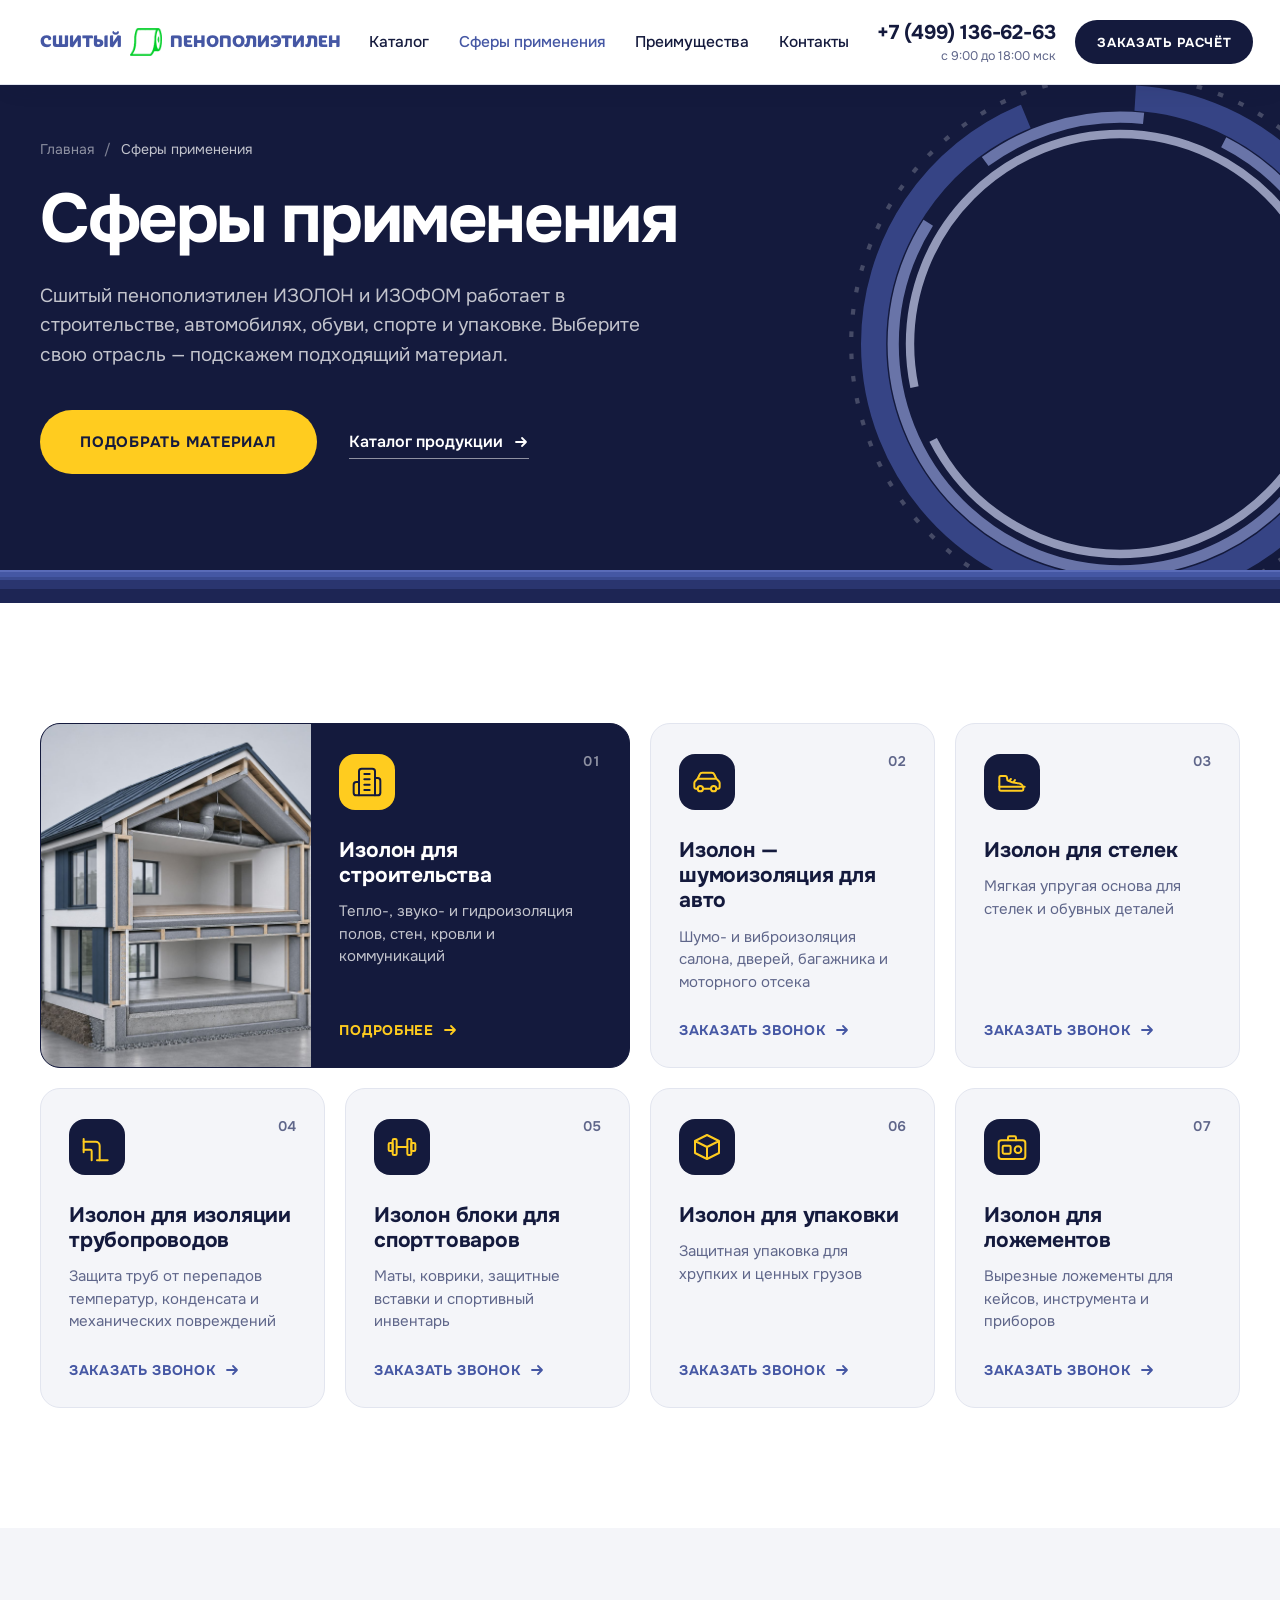
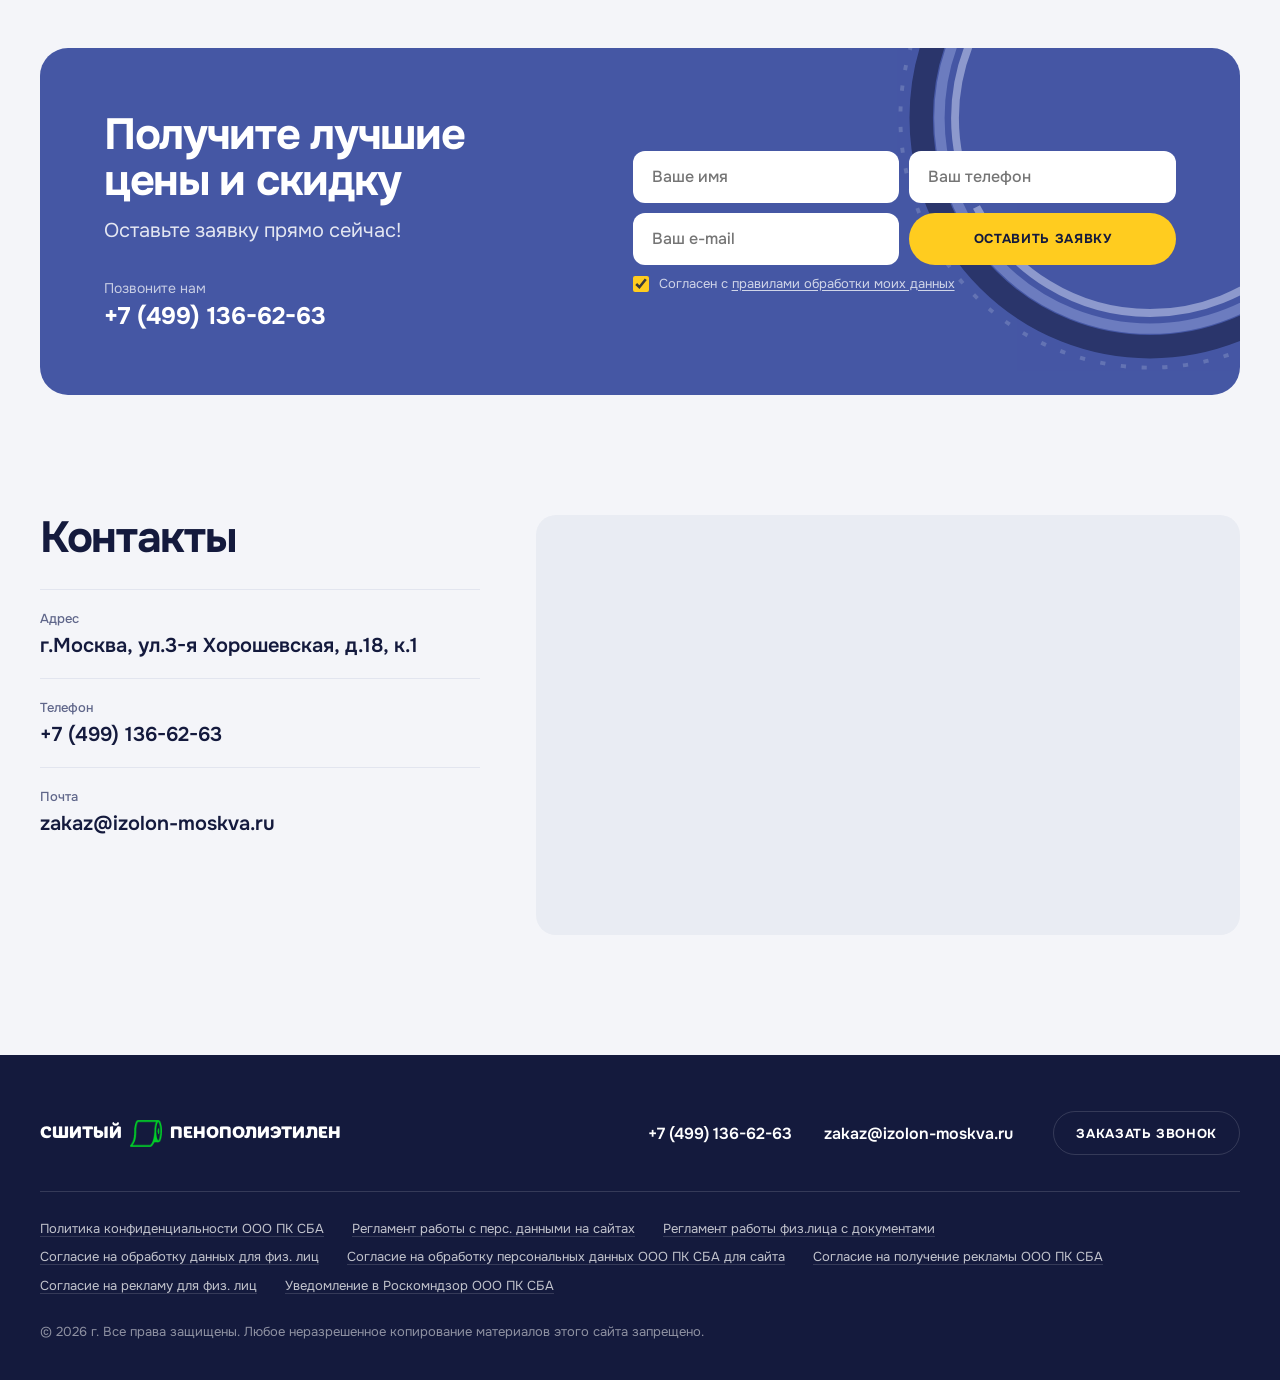
==== sfery-primeneniya.html @ 9a84e64b "Страницы «Сферы применения» и «Изолон для строительства» в новом стиле, общий script.js Co-Authored-" ====
<!doctype html>
<html lang="ru">
<head>
<meta charset="utf-8">
<meta name="viewport" content="width=device-width, initial-scale=1">
<meta name="robots" content="noindex, nofollow">
<title>Сферы применения материала Изолон | Купить в Москве</title>
<meta name="description" content="Где применяется сшитый пенополиэтилен Изолон: строительство, шумоизоляция авто, стельки, трубопроводы, спорттовары, упаковка, ложементы.">
<link rel="preconnect" href="https://fonts.googleapis.com">
<link rel="preconnect" href="https://fonts.gstatic.com" crossorigin>
<link href="https://fonts.googleapis.com/css2?family=Onest:wght@400;500;600;700&display=swap" rel="stylesheet">
<link rel="stylesheet" href="styles.css?v=19">
<script>
  // Нет нового фото — подставить фото со старого сайта (data-fallback) или показать заглушку с именем файла
  function ph(i){var f=i.dataset.fallback;if(f&&i.getAttribute('src')!==f){i.src=f;i.parentNode.classList.add('is-old')}else{i.onerror=null;i.parentNode.classList.add('is-empty')}}
</script>
</head>
<body>

<header class="header">
  <div class="container header__row">
    <!-- Логотип сайта без изменений: шрифт Iskra, #4557A4, иконка рулона из оригинального спрайта -->
    <a class="logo" href="index.html" aria-label="Сшитый пенополиэтилен">
      <span>Сшитый</span>
      <img class="logo__icon" src="assets/logo-roll.png" alt="" width="39" height="33">
      <span>Пенополиэтилен</span>
    </a>

    <!-- Короткое меню в строке (≥1100px), полное — по бургеру -->
    <nav class="hnav" aria-label="Разделы">
      <a href="index.html#catalog">Каталог</a>
      <a href="sfery-primeneniya.html" aria-current="page">Сферы применения</a>
      <a href="index.html#benefits">Преимущества</a>
      <a href="#contacts">Контакты</a>
    </nav>

    <div class="header__contacts">
      <a class="hphone" href="tel:+74991366263">
        <span class="hphone__num">+7 (499) 136-62-63</span>
        <span class="hphone__sub">с 9:00 до 18:00 мск</span>
      </a>
      <a class="pill pill--ink" href="#discount" data-order="">Заказать расчёт</a>
    </div>

    <button class="burger" type="button" aria-label="Меню" aria-expanded="false"><span></span><span></span></button>
  </div>

  <!-- Меню по бургеру на всех экранах: шапка — только логотип, телефон и одна кнопка -->
  <div class="drawer">
    <div class="container">
      <nav class="drawer__nav" aria-label="Меню">
        <a href="index.html#usage">Применение</a>
        <a href="sfery-primeneniya.html" aria-current="page">Сферы применения</a>
        <a href="index.html#catalog">Каталог продукции</a>
        <a href="index.html#benefits">Преимущества</a>
        <a href="index.html#steps">Этапы работы</a>
        <a href="#discount">Получить скидку</a>
        <a href="#contacts">Контакты</a>
      </nav>
      <div class="drawer__contacts">
        <a href="tel:+74991366263">+7 (499) 136-62-63 <span>с 9:00 до 18:00 мск</span></a>
        <a href="mailto:zakaz@izolon-moskva.ru">zakaz@izolon-moskva.ru <span>отвечаем на все письма</span></a>
        <a class="pill pill--ink drawer__cta" href="#discount" data-order="">Заказать расчёт</a>
      </div>
    </div>
  </div>
</header>

<main>
  <section class="page-hero">
    <svg class="rings page-hero__rings" viewBox="0 0 200 200" aria-hidden="true"><circle cx="100" cy="100" r="96" class="r1"/><circle cx="100" cy="100" r="88" class="r2"/><circle cx="100" cy="100" r="81" class="r3"/><circle cx="100" cy="100" r="75" class="r4"/></svg>
    <div class="container page-hero__body">
      <nav aria-label="Хлебные крошки"><ol class="crumbs"><li><a href="index.html">Главная</a></li><li aria-current="page">Сферы применения</li></ol></nav>
      <h1 class="page-hero__title">Сферы применения</h1>
      <p class="page-hero__lead">Сшитый пенополиэтилен ИЗОЛОН и ИЗОФОМ работает в строительстве, автомобилях, обуви, спорте и упаковке. Выберите свою отрасль — подскажем подходящий материал.</p>
      <div class="hero__actions page-hero__actions"><a class="pill pill--accent pill--lg" href="#discount" data-order="">Подобрать материал</a><a class="hero__link" href="index.html#catalog">Каталог продукции <svg viewBox="0 0 16 16" aria-hidden="true"><path d="M3 8h10M9 4l4 4-4 4"/></svg></a></div>
    </div>
    <div class="cut__layers page-hero__cut" aria-hidden="true"><i></i><i></i><i></i><i></i><i></i></div>
  </section>

  <!-- ══ Отрасли: страница строительства готова, остальные пока открывают заявку на звонок ══ -->
  <section class="sec spheres">
    <div class="container">
      <div class="spheres__grid">
        <a class="sphere sphere--wide" href="stroitelstvo.html">
          <figure class="ph sphere__media"><img src="assets/photos/usage-house.jpg" alt="Разрез дома: где применяется изолон в строительстве" loading="lazy" onerror="ph(this)"></figure>
          <div class="sphere__body">
            <span class="sphere__num">01</span>
            <svg class="sphere__icon"><use href="#i-build"/></svg>
            <h2 class="sphere__title">Изолон для строительства</h2>
            <p class="sphere__text">Тепло-, звуко- и гидроизоляция полов, стен, кровли и коммуникаций</p>
            <span class="sphere__go">Подробнее <svg class="arr" viewBox="0 0 16 16" aria-hidden="true"><path d="M3 8h10M9 4l4 4-4 4"/></svg></span>
          </div>
        </a>
        <button class="sphere" type="button" data-modal="callback">
          <div class="sphere__body">
            <span class="sphere__num">02</span>
            <svg class="sphere__icon"><use href="#i-car"/></svg>
            <h2 class="sphere__title">Изолон — шумоизоляция для авто</h2>
            <p class="sphere__text">Шумо- и виброизоляция салона, дверей, багажника и моторного отсека</p>
            <span class="sphere__go">Заказать звонок <svg class="arr" viewBox="0 0 16 16" aria-hidden="true"><path d="M3 8h10M9 4l4 4-4 4"/></svg></span>
          </div>
        </button>
        <button class="sphere" type="button" data-modal="callback">
          <div class="sphere__body">
            <span class="sphere__num">03</span>
            <svg class="sphere__icon"><use href="#i-shoe"/></svg>
            <h2 class="sphere__title">Изолон для стелек</h2>
            <p class="sphere__text">Мягкая упругая основа для стелек и обувных деталей</p>
            <span class="sphere__go">Заказать звонок <svg class="arr" viewBox="0 0 16 16" aria-hidden="true"><path d="M3 8h10M9 4l4 4-4 4"/></svg></span>
          </div>
        </button>
        <button class="sphere" type="button" data-modal="callback">
          <div class="sphere__body">
            <span class="sphere__num">04</span>
            <svg class="sphere__icon"><use href="#i-pipe"/></svg>
            <h2 class="sphere__title">Изолон для изоляции трубопроводов</h2>
            <p class="sphere__text">Защита труб от перепадов температур, конденсата и механических повреждений</p>
            <span class="sphere__go">Заказать звонок <svg class="arr" viewBox="0 0 16 16" aria-hidden="true"><path d="M3 8h10M9 4l4 4-4 4"/></svg></span>
          </div>
        </button>
        <button class="sphere" type="button" data-modal="callback">
          <div class="sphere__body">
            <span class="sphere__num">05</span>
            <svg class="sphere__icon"><use href="#i-sport"/></svg>
            <h2 class="sphere__title">Изолон блоки для спорттоваров</h2>
            <p class="sphere__text">Маты, коврики, защитные вставки и спортивный инвентарь</p>
            <span class="sphere__go">Заказать звонок <svg class="arr" viewBox="0 0 16 16" aria-hidden="true"><path d="M3 8h10M9 4l4 4-4 4"/></svg></span>
          </div>
        </button>
        <button class="sphere" type="button" data-modal="callback">
          <div class="sphere__body">
            <span class="sphere__num">06</span>
            <svg class="sphere__icon"><use href="#i-box"/></svg>
            <h2 class="sphere__title">Изолон для упаковки</h2>
            <p class="sphere__text">Защитная упаковка для хрупких и ценных грузов</p>
            <span class="sphere__go">Заказать звонок <svg class="arr" viewBox="0 0 16 16" aria-hidden="true"><path d="M3 8h10M9 4l4 4-4 4"/></svg></span>
          </div>
        </button>
        <button class="sphere" type="button" data-modal="callback">
          <div class="sphere__body">
            <span class="sphere__num">07</span>
            <svg class="sphere__icon"><use href="#i-case"/></svg>
            <h2 class="sphere__title">Изолон для ложементов</h2>
            <p class="sphere__text">Вырезные ложементы для кейсов, инструмента и приборов</p>
            <span class="sphere__go">Заказать звонок <svg class="arr" viewBox="0 0 16 16" aria-hidden="true"><path d="M3 8h10M9 4l4 4-4 4"/></svg></span>
          </div>
        </button>
      </div>
    </div>
  </section>

  <!-- ══ Скидка ══ -->
  <section class="sec discount" id="discount">
    <div class="container">
      <div class="discount__box">
        <!-- Мотив «торца рулона» с первого экрана -->
        <svg class="rings rings--discount" viewBox="0 0 200 200" aria-hidden="true"><circle cx="100" cy="100" r="96" class="r1"/><circle cx="100" cy="100" r="88" class="r2"/><circle cx="100" cy="100" r="81" class="r3"/><circle cx="100" cy="100" r="75" class="r4"/></svg>
        <div class="discount__text">
          <h2 class="sec__title">Получите лучшие цены и скидку</h2>
          <p class="discount__sub">Оставьте заявку прямо сейчас!</p>
          <p class="discount__call">Позвоните нам <a href="tel:+74991366263">+7 (499) 136-62-63</a></p>
        </div>
        <form class="form form--grid" data-form>
          <input class="field" type="text" name="name" placeholder="Ваше имя" autocomplete="name">
          <input class="field" type="tel" name="phone" placeholder="Ваш телефон" autocomplete="tel" required>
          <input class="field" type="email" name="email" placeholder="Ваш e-mail" autocomplete="email">
          <button class="pill pill--accent" type="submit">Оставить заявку</button>
          <label class="check"><input type="checkbox" required checked><span>Согласен с <a href="#" data-modal="consent">правилами обработки моих данных</a></span></label>
        </form>
      </div>
    </div>
  </section>

  <!-- ══ Контакты ══ -->
  <section class="sec contacts" id="contacts">
    <div class="container contacts__grid">
      <div class="contacts__info">
        <h2 class="sec__title">Контакты</h2>
        <ul class="contacts__list">
          <li><span>Адрес</span>г.Москва, ул.3-я Хорошевская, д.18, к.1</li>
          <li><span>Телефон</span><a href="tel:+74991366263">+7 (499) 136-62-63</a></li>
          <li><span>Почта</span><a href="mailto:zakaz@izolon-moskva.ru">zakaz@izolon-moskva.ru</a></li>
        </ul>
      </div>
      <div class="contacts__map">
        <iframe src="https://yandex.ru/map-widget/v1/?text=%D0%9C%D0%BE%D1%81%D0%BA%D0%B2%D0%B0%2C%203-%D1%8F%20%D0%A5%D0%BE%D1%80%D0%BE%D1%88%D1%91%D0%B2%D1%81%D0%BA%D0%B0%D1%8F%20%D1%83%D0%BB%D0%B8%D1%86%D0%B0%2C%2018%D0%BA1&amp;z=16" title="Карта: ул. 3-я Хорошевская, д.18, к.1" loading="lazy" allowfullscreen></iframe>
      </div>
    </div>
  </section>
</main>

<div class="mobile-bar">
  <a class="mobile-bar__call" href="tel:+74991366263" aria-label="Позвонить">
    <svg viewBox="0 0 24 24" aria-hidden="true"><path d="M6.6 10.8a15.1 15.1 0 0 0 6.6 6.6l2.2-2.2a1 1 0 0 1 1-.25 11.4 11.4 0 0 0 3.6.57 1 1 0 0 1 1 1V20a1 1 0 0 1-1 1A17 17 0 0 1 3 4a1 1 0 0 1 1-1h3.5a1 1 0 0 1 1 1c0 1.25.2 2.45.57 3.57a1 1 0 0 1-.25 1z" fill="currentColor"/></svg>
    +7 (499) 136-62-63
  </a>
  <a class="pill pill--accent" href="#discount" data-order="">Оформить заказ</a>
</div>


<!-- Кнопка «наверх» — мини-«торец рулона», появляется после первого экрана -->
<button class="to-top" type="button" aria-label="Наверх">
  <svg class="rings to-top__rings" viewBox="0 0 200 200" aria-hidden="true"><circle cx="100" cy="100" r="96" class="r1"/><circle cx="100" cy="100" r="88" class="r2"/><circle cx="100" cy="100" r="81" class="r3"/><circle cx="100" cy="100" r="75" class="r4"/></svg>
  <svg class="to-top__arrow" viewBox="0 0 24 24" aria-hidden="true"><path d="M6 14l6-6 6 6"/></svg>
</button>

<footer class="footer">
  <div class="container">
    <div class="footer__row">
      <a class="logo logo--light" href="index.html" aria-label="Сшитый пенополиэтилен">
        <span>Сшитый</span><img class="logo__icon" src="assets/logo-roll.png" alt="" width="39" height="33"><span>Пенополиэтилен</span>
      </a>
      <div class="footer__contacts">
        <a href="tel:+74991366263">+7 (499) 136-62-63</a>
        <a href="mailto:zakaz@izolon-moskva.ru">zakaz@izolon-moskva.ru</a>
      </div>
      <button class="pill pill--line-light" type="button" data-modal="callback">Заказать звонок</button>
    </div>
    <!-- Документы по персональным данным — файлы лежат на старом сайте izolon-moskva.ru -->
    <nav class="footer__docs" aria-label="Документы">
      <a href="https://izolon-moskva.ru/%D0%9F%D0%BE%D0%BB%D0%B8%D1%82%D0%B8%D0%BA%D0%B0%20%D0%BA%D0%BE%D0%BD%D1%84%D0%B8%D0%B4%D0%B5%D0%BD%D1%86%D0%B8%D0%B0%D0%BB%D1%8C%D0%BD%D0%BE%D1%81%D1%82%D0%B8%20%D0%9E%D0%9E%D0%9E%20%D0%9F%D0%9A%20%D0%A1%D0%91%D0%90.pdf" target="_blank" rel="noopener">Политика конфиденциальности ООО ПК СБА</a>
      <a href="https://izolon-moskva.ru/%D0%A0%D0%B5%D0%B3%D0%BB%D0%B0%D0%BC%D0%B5%D0%BD%D1%82%20%D1%80%D0%B0%D0%B1%D0%BE%D1%82%D1%8B%20%D1%81%20%D0%BF%D0%B5%D1%80%D1%81.%D0%B4%D0%B0%D0%BD%D0%BD%D1%8B%D0%BC%D0%B8%20%D0%BD%D0%B0%20%D1%81%D0%B0%D0%B9%D1%82%D0%B0%D1%85.pdf" target="_blank" rel="noopener">Регламент работы с перс. данными на сайтах</a>
      <a href="https://izolon-moskva.ru/%D0%A0%D0%B5%D0%B3%D0%BB%D0%B0%D0%BC%D0%B5%D0%BD%D1%82_%D1%80%D0%B0%D0%B1%D0%BE%D1%82%D1%8B_%D1%84%D0%B8%D0%B7.%D0%BB%D0%B8%D1%86%D0%B0%20_%D1%81_%D0%B4%D0%BE%D0%BA%D1%83%D0%BC%D0%B5%D0%BD%D1%82%D0%B0%D0%BC%D0%B8_%D0%BF%D0%BE_%D0%BF%D0%B5%D1%80%D1%81%D0%BE%D0%BD%D0%B0%D0%BB%D1%8C%D0%BD%D1%8B%D0%BC_%D0%B4%D0%B0%D0%BD%D0%BD%D1%8B%D0%BC.pdf" target="_blank" rel="noopener">Регламент работы физ.лица с документами</a>
      <a href="https://izolon-moskva.ru/%D0%A1%D0%BE%D0%B3%D0%BB%D0%B0%D1%81%D0%B8%D0%B5%20%D0%BD%D0%B0%20%D0%BE%D0%B1%D1%80%D0%B0%D0%B1%D0%BE%D1%82%D0%BA%D1%83%20%D0%B4%D0%B0%D0%BD%D0%BD%D1%8B%D1%85%20%D0%B4%D0%BB%D1%8F%20%D1%84%D0%B8%D0%B7.%D0%BB%D0%B8%D1%86%20%28%D1%81%D0%BE%D1%82%D1%80%D1%83%D0%B4%D0%BD%D0%B8%D0%BA%D0%BE%D0%B2%20%D0%B8%20%D0%B8%D0%BD%D1%8B%D1%85%29%20%D0%BD%D0%B5%20%D0%B4%D0%BB%D1%8F%20%D1%81%D0%B0%D0%B9%D1%82%D0%B0.doc" target="_blank" rel="noopener">Согласие на обработку данных для физ. лиц</a>
      <a href="https://izolon-moskva.ru/%D0%A1%D0%BE%D0%B3%D0%BB%D0%B0%D1%81%D0%B8%D0%B5%20%D0%BD%D0%B0%20%D0%BE%D0%B1%D1%80%D0%B0%D0%B1%D0%BE%D1%82%D0%BA%D1%83%20%D0%BF%D0%B5%D1%80%D1%81%D0%BE%D0%BD%D0%B0%D0%BB%D1%8C%D0%BD%D1%8B%D1%85%20%D0%B4%D0%B0%D0%BD%D0%BD%D1%8B%D1%85%20%D0%9E%D0%9E%D0%9E%20%D0%9F%D0%9A%20%D0%A1%D0%91%D0%90%20%D0%B4%D0%BB%D1%8F%20%D1%81%D0%B0%D0%B9%D1%82%D0%B0.pdf" target="_blank" rel="noopener">Согласие на обработку персональных данных ООО ПК СБА для сайта</a>
      <a href="https://izolon-moskva.ru/%D0%A1%D0%BE%D0%B3%D0%BB%D0%B0%D1%81%D0%B8%D0%B5%20%D0%BD%D0%B0%20%D0%BF%D0%BE%D0%BB%D1%83%D1%87%D0%B5%D0%BD%D0%B8%D0%B5%20%D1%80%D0%B5%D0%BA%D0%BB%D0%B0%D0%BC%D1%8B%20%D0%9E%D0%9E%D0%9E%20%D0%9F%D0%9A%20%D0%A1%D0%91%D0%90.pdf" target="_blank" rel="noopener">Согласие на получение рекламы ООО ПК СБА</a>
      <a href="https://izolon-moskva.ru/%D0%A1%D0%BE%D0%B3%D0%BB%D0%B0%D1%81%D0%B8%D0%B5%20%D0%BD%D0%B0%20%D1%80%D0%B5%D0%BA%D0%BB%D0%B0%D0%BC%D1%83%20%D0%B4%D0%BB%D1%8F%20%D1%84%D0%B8%D0%B7.%D0%BB%D0%B8%D1%86%20%28%D1%81%D0%BE%D1%82%D1%80%D1%83%D0%B4%D0%BD%D0%B8%D0%BA%D0%BE%D0%B2%20%D0%B8%20%D0%B8%D0%BD%D1%8B%D1%85%29%20%D0%BD%D0%B5%20%D0%B4%D0%BB%D1%8F%20%D1%81%D0%B0%D0%B9%D1%82%D0%B0.doc" target="_blank" rel="noopener">Согласие на рекламу для физ. лиц</a>
      <a href="https://izolon-moskva.ru/%D0%A3%D0%B2%D0%B5%D0%B4%D0%BE%D0%BC%D0%BB%D0%B5%D0%BD%D0%B8%D0%B5%20%D0%B2%20%D0%A0%D0%BE%D1%81%D0%BA%D0%BE%D0%BC%D0%BD%D0%B4%D0%B7%D0%BE%D1%80%20%D0%9E%D0%9E%D0%9E%20%D0%9F%D0%9A%20%D0%A1%D0%91%D0%90.pdf" target="_blank" rel="noopener">Уведомление в Роскомндзор ООО ПК СБА</a>
    </nav>
    <p class="footer__copy">© 2026 г. Все права защищены. Любое неразрешенное копирование материалов этого сайта запрещено.</p>
  </div>
</footer>

<!-- ══ Модальные окна (тексты со старого сайта) ══ -->
<dialog class="modal" id="modal-callback">
  <button class="modal__close" type="button" data-close aria-label="Закрыть">×</button>
  <h2 class="modal__title">Заказать обратный звонок</h2>
  <form class="form form--stack" data-form>
    <input class="field" type="text" name="name" placeholder="Ваше имя" autocomplete="name">
    <input class="field" type="tel" name="phone" placeholder="Ваш телефон" autocomplete="tel" required>
    <label class="check"><input type="checkbox" required checked><span>Согласен с <a href="#" data-modal="consent">правилами обработки моих данных</a></span></label>
    <button class="pill pill--accent" type="submit">Оставить заявку</button>
  </form>
  <p class="modal__foot">Мы свяжемся с вами в течение 15&nbsp;минут</p>
</dialog>

<dialog class="modal" id="modal-order">
  <button class="modal__close" type="button" data-close aria-label="Закрыть">×</button>
  <h2 class="modal__title">Узнать цены</h2>
  <form class="form form--stack" data-form>
    <input class="field" type="text" name="name" placeholder="Ваше имя" autocomplete="name">
    <input class="field" type="tel" name="phone" placeholder="Ваш телефон" autocomplete="tel" required>
    <input class="field" type="email" name="email" placeholder="Ваш e-mail" autocomplete="email">
    <select class="field" name="type">
      <option value="" selected>Интересующая продукция</option>
      <option>Изолон</option>
      <option>Изолонтейп</option>
      <option>Изофом</option>
      <option>ИЗОФОМ ППЭ Премиум</option>
      <option>Стыковая и трубная изоляция</option>
      <option>Фольгоизолон</option>
      <option>Изолон ППЭ маты-листы</option>
      <option>Лента демпферная</option>
      <option>Подложка под ПГП</option>
      <option>Изолон НПЭ</option>
      <option>ЭВА листовой</option>
    </select>
    <label class="check"><input type="checkbox" required checked><span>Согласен с <a href="#" data-modal="consent">правилами обработки моих данных</a></span></label>
    <button class="pill pill--accent" type="submit">Оставить заявку</button>
  </form>
  <p class="modal__foot">Мы свяжемся с вами в течение 15&nbsp;минут</p>
</dialog>

<dialog class="modal" id="modal-success">
  <button class="modal__close" type="button" data-close aria-label="Закрыть">×</button>
  <h2 class="modal__title">Спасибо, заявка отправлена</h2>
  <p class="modal__foot">Мы свяжемся с вами в течение 15&nbsp;минут</p>
</dialog>

<dialog class="modal modal--text" id="modal-consent">
  <button class="modal__close" type="button" data-close aria-label="Закрыть">×</button>
  <h2 class="modal__title">Согласие на обработку персональных данных</h2>
  <div class="modal__body">
    <p>Настоящим в соответствии с Федеральным законом № 152-ФЗ «О персональных данных» от 27.07.2006 года свободно, своей волей и в своем интересе выражаю свое безусловное согласие на обработку моих персональных данных, зарегистрированным в соответствии с законодательством РФ по адресу: ООО «СТРОЙБИЗНЕСАЛЬЯНС» (ИНН 7734395394, 123298, Москва, ул. 3-я Хорошёвская, д. 18, к. 2).</p>
    <p>Персональные данные - любая информация, относящаяся к определенному или определяемому на основании такой информации физическому лицу.</p>
    <p>Настоящее Согласие выдано мною на обработку следующих персональных данных: Телефон.</p>
    <p>Согласие дано Оператору для совершения следующих действий с моими персональными данными с использованием средств автоматизации и/или без использования таких средств: сбор, систематизация, накопление, хранение, уточнение (обновление, изменение), использование, обезличивание, а также осуществление любых иных действий, предусмотренных действующим законодательством РФ как неавтоматизированными, так и автоматизированными способами.</p>
    <p>Данное согласие дается Оператору для обработки моих персональных данных в следующих целях: предоставление мне услуг/работ; направление в мой адрес уведомлений, касающихся предоставляемых услуг/работ; подготовка и направление ответов на мои запросы; направление в мой адрес информации, в том числе рекламной, о мероприятиях/товарах/услугах/работах Оператора.</p>
    <p>Настоящее согласие действует до момента его отзыва путем направления соответствующего уведомления на электронный адрес zakaz@izolon-moskva.ru. В случае отзыва мною согласия на обработку персональных данных Оператор вправе продолжить обработку персональных данных без моего согласия при наличии оснований, указанных в пунктах 2 – 11 части 1 статьи 6, части 2 статьи 10 и части 2 статьи 11 Федерального закона №152-ФЗ «О персональных данных» от 26.06.2006 г.</p>
  </div>
</dialog>

<dialog class="lightbox" id="lightbox">
  <button class="modal__close" type="button" data-close aria-label="Закрыть">×</button>
  <img alt="">
  <button class="lightbox__arrow lightbox__arrow--prev" type="button" data-dir="-1" aria-label="Предыдущее фото" hidden><svg viewBox="0 0 24 24"><path d="M15 5l-7 7 7 7"/></svg></button>
  <button class="lightbox__arrow lightbox__arrow--next" type="button" data-dir="1" aria-label="Следующее фото" hidden><svg viewBox="0 0 24 24"><path d="M9 5l7 7-7 7"/></svg></button>
  <p class="lightbox__count" hidden></p>
</dialog>

<!-- ══ Иконки (свои, линейные, 24×24) ══ -->
<svg class="sprite" xmlns="http://www.w3.org/2000/svg" aria-hidden="true">
  <symbol id="i-build" viewBox="0 0 24 24"><path d="M6 22V4a2 2 0 0 1 2-2h8a2 2 0 0 1 2 2v18Z"/><path d="M6 12H4a2 2 0 0 0-2 2v6a2 2 0 0 0 2 2h2M18 9h2a2 2 0 0 1 2 2v9a2 2 0 0 1-2 2h-2M10 6h4M10 10h4M10 14h4M10 18h4"/></symbol>
  <symbol id="i-shoe" viewBox="0 0 24 24"><path d="M2.5 17.5v-9a1 1 0 0 1 1-1h3.6a1 1 0 0 1 1 .8l.5 2.4c2.4 1.3 5.3 1.9 8.2 2.2a4 4 0 0 1 3.7 4v.6a1 1 0 0 1-1 1H3.5a1 1 0 0 1-1-1z"/><path d="M2.5 15.5h19M10 11.3l1.2-1.6M13 12.2l1.2-1.6"/></symbol>
  <symbol id="i-print" viewBox="0 0 24 24"><path d="M6 18H4a2 2 0 0 1-2-2v-5a2 2 0 0 1 2-2h16a2 2 0 0 1 2 2v5a2 2 0 0 1-2 2h-2"/><path d="M6 9V3a1 1 0 0 1 1-1h10a1 1 0 0 1 1 1v6"/><rect x="6" y="14" width="12" height="8" rx="1"/></symbol>
  <symbol id="i-car" viewBox="0 0 24 24"><path d="M5 17H3.5a1 1 0 0 1-1-1v-3.2a2 2 0 0 1 .6-1.4L5 9.5l1.6-3.3A2 2 0 0 1 8.4 5h7.2a2 2 0 0 1 1.8 1.2L19 9.5l1.9 1.9a2 2 0 0 1 .6 1.4V16a1 1 0 0 1-1 1H19M9 17h6M5 9.5h14"/><circle cx="7" cy="17" r="2"/><circle cx="17" cy="17" r="2"/></symbol>
  <symbol id="i-sport" viewBox="0 0 24 24"><rect x="5" y="6" width="3" height="12" rx="1"/><rect x="16" y="6" width="3" height="12" rx="1"/><rect x="2" y="9" width="3" height="6" rx="1"/><rect x="19" y="9" width="3" height="6" rx="1"/><path d="M8 12h8"/></symbol>
  <symbol id="i-food" viewBox="0 0 24 24"><path d="M7 2v20M4 2v6a3 3 0 0 0 6 0V2M17 22V2c-2.5 1.2-4 4-4 8v4h4"/></symbol>
  <symbol id="i-gear" viewBox="0 0 24 24"><path d="M12.22 2h-.44a2 2 0 0 0-2 2v.18a2 2 0 0 1-1 1.73l-.43.25a2 2 0 0 1-2 0l-.15-.08a2 2 0 0 0-2.73.73l-.22.38a2 2 0 0 0 .73 2.73l.15.1a2 2 0 0 1 1 1.72v.51a2 2 0 0 1-1 1.74l-.15.09a2 2 0 0 0-.73 2.73l.22.38a2 2 0 0 0 2.73.73l.15-.08a2 2 0 0 1 2 0l.43.25a2 2 0 0 1 1 1.73V20a2 2 0 0 0 2 2h.44a2 2 0 0 0 2-2v-.18a2 2 0 0 1 1-1.73l.43-.25a2 2 0 0 1 2 0l.15.08a2 2 0 0 0 2.73-.73l.22-.39a2 2 0 0 0-.73-2.73l-.15-.08a2 2 0 0 1-1-1.74v-.5a2 2 0 0 1 1-1.74l.15-.09a2 2 0 0 0 .73-2.73l-.22-.38a2 2 0 0 0-2.73-.73l-.15.08a2 2 0 0 1-2 0l-.43-.25a2 2 0 0 1-1-1.73V4a2 2 0 0 0-2-2z"/><circle cx="12" cy="12" r="3"/></symbol>
  <symbol id="i-stock" viewBox="0 0 24 24"><path d="M18 21V10a1 1 0 0 0-1-1H7a1 1 0 0 0-1 1v11"/><path d="M22 19a2 2 0 0 1-2 2H4a2 2 0 0 1-2-2V8.35a2 2 0 0 1 1.26-1.86l8-3.2a2 2 0 0 1 1.48 0l8 3.2A2 2 0 0 1 22 8.35Z"/><path d="M6 13h12M6 17h12"/></symbol>
  <symbol id="i-clock" viewBox="0 0 24 24"><circle cx="12" cy="12" r="9"/><path d="M12 7v5l3 2"/></symbol>
  <symbol id="i-factory" viewBox="0 0 24 24"><path d="M2 20a2 2 0 0 0 2 2h16a2 2 0 0 0 2-2V8l-7 5V8l-7 5V4a2 2 0 0 0-2-2H4a2 2 0 0 0-2 2Z"/><path d="M7 18h1M12 18h1M17 18h1"/></symbol>
  <symbol id="i-calendar" viewBox="0 0 24 24"><rect x="3" y="5" width="18" height="16" rx="2"/><path d="M3 10h18M8 3v4M16 3v4M12 13v3l2 1"/></symbol>
  <symbol id="i-shield" viewBox="0 0 24 24"><path d="M12 3 4 6v6c0 4.5 3.4 8 8 9 4.6-1 8-4.5 8-9V6z"/><path d="m8.5 12 2.5 2.5 4.5-5"/></symbol>
  <symbol id="i-percent" viewBox="0 0 24 24"><path d="M19 5 5 19"/><circle cx="7" cy="7" r="2.5"/><circle cx="17" cy="17" r="2.5"/></symbol>
  <symbol id="i-truck" viewBox="0 0 24 24"><path d="M14 18V6a2 2 0 0 0-2-2H4a2 2 0 0 0-2 2v11a1 1 0 0 0 1 1h2M15 18H9M19 18h2a1 1 0 0 0 1-1v-3.65a1 1 0 0 0-.22-.62l-3.48-4.35A1 1 0 0 0 17.52 8H14"/><circle cx="17" cy="18" r="2"/><circle cx="7" cy="18" r="2"/></symbol>
  <symbol id="i-scale" viewBox="0 0 24 24"><rect x="11" y="4" width="10" height="16" rx="1.5"/><path d="M14.5 4v3.5h3V4"/><rect x="3" y="12" width="6.5" height="8" rx="1.2"/><path d="M5.25 12v2.2h2V12"/></symbol>
  <symbol id="i-form" viewBox="0 0 24 24"><path d="M6 3h9l4 4v14H6zM14 3v5h5M9 12h7M9 16h5"/></symbol>
  <symbol id="i-phone" viewBox="0 0 24 24"><path d="M5 4h4l2 5-2.5 1.5a11 11 0 0 0 5 5L15 13l5 2v4a2 2 0 0 1-2 2A16 16 0 0 1 3 6a2 2 0 0 1 2-2"/></symbol>
  <symbol id="i-card" viewBox="0 0 24 24"><rect x="2" y="5" width="20" height="14" rx="2"/><path d="M2 10h20M6 15h4"/></symbol>
  <symbol id="i-oil" viewBox="0 0 24 24"><path d="M12 2.5S5.5 9.6 5.5 14a6.5 6.5 0 0 0 13 0c0-4.4-6.5-11.5-6.5-11.5Z"/><path d="M9 14.5a3 3 0 0 0 3 3"/></symbol>
  <symbol id="i-anchor" viewBox="0 0 24 24"><circle cx="12" cy="5" r="2.5"/><path d="M12 7.5V21M8 11h8M4 13a8 8 0 0 0 16 0M4 13l-1.5 1.5M4 13l1.5 1.5M20 13l-1.5 1.5M20 13l1.5 1.5"/></symbol>
  <symbol id="i-tape" viewBox="0 0 24 24"><circle cx="10" cy="11" r="7"/><circle cx="10" cy="11" r="2.5"/><path d="M10 18h11v-3"/></symbol>
  <symbol id="i-pipe" viewBox="0 0 24 24"><path d="M2 8h9a3 3 0 0 1 3 3v11M2 14h5a1 1 0 0 1 1 1v7"/><path d="M2 6v10M12 22h8"/></symbol>
  <symbol id="i-case" viewBox="0 0 24 24"><rect x="2" y="7" width="20" height="14" rx="2"/><path d="M9 7V5a1 1 0 0 1 1-1h4a1 1 0 0 1 1 1v2"/><rect x="5" y="11" width="6" height="6" rx="1"/><circle cx="16.5" cy="14" r="2.5"/></symbol>
  <symbol id="i-floor" viewBox="0 0 24 24"><path d="M2 20h20M2 16h20M5 16v4M10 16v4M15 16v4M20 16v4"/><path d="M4 12c2-2 4 2 6 0s4 2 6 0 4 2 4 0"/></symbol>
  <symbol id="i-wall" viewBox="0 0 24 24"><rect x="3" y="3" width="18" height="18" rx="1"/><path d="M3 9h18M3 15h18M9 3v6M15 9v6M9 15v6"/></symbol>
  <symbol id="i-roof" viewBox="0 0 24 24"><path d="M2 12 12 3l10 9"/><path d="M5 10v11h14V10"/><path d="M4.5 14.5 12 8l7.5 6.5"/></symbol>
  <symbol id="i-window" viewBox="0 0 24 24"><rect x="4" y="2" width="16" height="20" rx="1"/><rect x="7" y="5" width="10" height="14" rx=".5"/><path d="M12 5v14M7 12h10"/></symbol>
  <symbol id="i-box" viewBox="0 0 24 24"><path d="M3 7.5 12 3l9 4.5v9L12 21l-9-4.5zM3 7.5 12 12l9-4.5M12 12v9"/></symbol>
</svg>

<script src="script.js?v=1"></script>
</body>
</html>
---- styles.css ----
@font-face {
  font-family: "Iskra";
  src: url("assets/fonts/iskra-ultrabold.otf") format("opentype");
  font-weight: 900; font-style: normal; font-display: swap;
}

/* Три цвета: тёмно-синий, белый, жёлтый. Жёлтый — только главное действие. */
:root {
  --brand: #4557A4;        /* цвет логотипа */
  --ink: #141A3D;          /* тёмно-синий: фон героя, текст */
  --ink-2: #1D2554;
  --ink-3: #2A356F;
  --accent: #FFCC1F;       /* жёлтый: одна кнопка на экране */
  --accent-hover: #FFD94F;
  --white: #FFFFFF;
  --bg: #F4F5F9;
  --muted: #5F668A;
  --on-dark: rgba(255,255,255,.74);
  --on-dark-2: rgba(255,255,255,.52);
  --line: #E2E5EF;
  --line-dark: rgba(255,255,255,.14);
  --container: 1320px;
  --header-h: 84px;
}

*, *::before, *::after { box-sizing: border-box; }
html { -webkit-text-size-adjust: 100%; overflow-x: clip; }
body {
  margin: 0; overflow-x: clip;
  font-family: "Onest", system-ui, sans-serif;
  color: var(--ink); background: var(--bg);
  -webkit-font-smoothing: antialiased;
}
a { color: inherit; text-decoration: none; }
img { display: block; max-width: 100%; }

.container { width: 100%; max-width: var(--container); margin: 0 auto; padding: 0 40px; }

/* ── Кнопки (капс только здесь) ── */
.pill {
  display: inline-flex; align-items: center; justify-content: center;
  height: 44px; padding: 0 22px; border-radius: 100px; white-space: nowrap;
  font: 700 13px/1 "Onest", sans-serif; text-transform: uppercase; letter-spacing: .05em;
  transition: background .2s, color .2s, border-color .2s;
}
.pill--line { border: 1.5px solid var(--ink); color: var(--ink); }
.pill--line:hover { background: var(--ink); color: var(--white); }
.pill--ink { background: var(--ink); color: var(--white); }
.pill--ink:hover { background: var(--brand); }
.pill--accent { background: var(--accent); color: var(--ink); }
.pill--accent:hover { background: var(--accent-hover); }
.pill--lg { height: 64px; padding: 0 40px; font-size: 15px; }

/* ── Шапка: белая, плотная — логотип, короткое меню, телефон, тёмная кнопка. Жёлтый остаётся герою ── */
.header { background: var(--white); position: sticky; top: 0; z-index: 20; box-shadow: 0 1px 0 var(--line), 0 8px 24px -12px rgba(20,26,61,.35); }
.header__row { display: flex; align-items: center; gap: 28px; height: var(--header-h); }

.logo {
  display: flex; align-items: center; gap: 6px; flex-shrink: 0;
  font-family: "Iskra", sans-serif; font-weight: 900; font-size: 18px;
  color: var(--brand); text-transform: uppercase; line-height: 1;
}
.logo__icon { width: 32px; height: auto; margin: 0 2px; }

/* меню по центру между логотипом и телефоном: равные авто-отступы с двух сторон */
.hnav { display: flex; gap: 30px; margin: 0 auto; }
@media (min-width: 1101px) { .hnav + .header__contacts { margin-left: 0; } }
.hnav a { white-space: nowrap; font-size: 15.5px; font-weight: 500; color: var(--ink); transition: color .2s; }
.hnav a:hover { color: var(--brand); }

.header__contacts { display: flex; align-items: center; gap: 20px; flex-shrink: 0; margin-left: auto; }
.hphone { display: flex; flex-direction: column; align-items: flex-end; gap: 3px; }
.hphone__num { font-size: 20px; font-weight: 700; letter-spacing: -.01em; color: var(--ink); white-space: nowrap; }
.hphone__sub { font-size: 12.5px; color: var(--muted); white-space: nowrap; }

/* Меню — по бургеру */
.burger {
  display: grid; gap: 6px; place-content: center; flex-shrink: 0;
  width: 44px; height: 44px; border: 1.5px solid var(--line); border-radius: 100px; background: var(--white); cursor: pointer;
}
.burger span { display: block; width: 18px; height: 2px; background: var(--ink); border-radius: 2px; }
.drawer { display: none; }
.header.is-open .drawer {
  display: block; position: absolute; top: 100%; left: 0; right: 0;
  background: var(--white); border-bottom: 1px solid var(--line);
  box-shadow: 0 20px 40px -20px rgba(20,26,61,.25); padding: 8px 0 24px;
}
.drawer .container { display: flex; gap: 64px; }
.drawer__nav { display: grid; grid-template-columns: repeat(3, auto); column-gap: 48px; flex: 1; align-content: start; }
.drawer__nav a { padding: 14px 0; font-size: 17px; font-weight: 500; border-bottom: 1px solid #EEF0F6; transition: color .2s; }
.drawer__nav a:hover { color: var(--brand); }
.drawer__contacts { display: flex; flex-direction: column; gap: 14px; padding-top: 14px; }
.drawer__contacts a:not(.pill) { display: flex; flex-direction: column; gap: 2px; font-size: 16px; font-weight: 600; }
.drawer__contacts span { font-size: 13px; font-weight: 400; color: var(--muted); }
.drawer__contacts .pill { height: 48px; align-self: flex-start; }
.drawer__cta { display: none !important; } /* на десктопе кнопка уже есть в шапке */

/* ── Первый экран: фото фоном, текст на тёмно-синем ── */
.hero {
  position: relative; isolation: isolate; overflow: hidden;
  display: flex; flex-direction: column;
  min-height: clamp(640px, calc(100svh - var(--header-h)), 860px);
  background: var(--ink); color: var(--white);
}

/* Фото занимает правую часть без вылета за край: продукт встаёт в правую колонку контейнера */
.hero__media { position: absolute; inset: 0 0 0 30%; margin: 0; z-index: -1; }
.hero__media::after {
  /* затемнение: слева сплошной синий под текстом, справа фото почти без тона */
  content: ""; position: absolute; inset: 0;
  background: linear-gradient(90deg, var(--ink) 0%, rgba(20,26,61,.75) 22%, rgba(20,26,61,.15) 55%, rgba(20,26,61,.35) 100%);
}
.slider, .slider__track { position: absolute; inset: 0; }
.slider__slide {
  position: absolute; inset: 0; width: 100%; height: 100%;
  object-fit: cover; object-position: 50% 62%;
  opacity: 0; transition: opacity .8s ease;
}
.slider__slide.is-active { opacity: 1; }

.hero__body {
  position: relative; flex: 1;
  display: flex; flex-direction: column; justify-content: center;
  padding-top: 72px; padding-bottom: 72px;
}

/* 1-й уровень */
.hero__title {
  max-width: 900px; margin: 0;
  font-weight: 700; font-size: clamp(48px, 6.4vw, 92px); line-height: .98; letter-spacing: -.035em;
}

/* «Торец рулона» с ценой — запоминающийся элемент: кольца-слои медленно вращаются */
.roll-tag {
  position: absolute; right: 40px; top: 50%; transform: translateY(-62%);
  width: clamp(190px, 17vw, 250px); aspect-ratio: 1; margin: 0;
  display: grid; place-items: center;
}
.roll-tag__rings { position: absolute; inset: 0; width: 100%; height: 100%; overflow: visible; }
.roll-tag__rings circle { fill: none; transform-origin: 100px 100px; }
.roll-tag__rings .r1 { stroke: rgba(255,255,255,.28); stroke-width: 1.5; stroke-dasharray: 2 6; animation: roll 60s linear infinite; }
.roll-tag__rings .r2 { stroke: var(--brand); stroke-width: 9; stroke-dasharray: 380 40; animation: roll 40s linear infinite reverse; }
.roll-tag__rings .r3 { stroke: #8D9BD6; stroke-width: 4; stroke-dasharray: 300 30 60 30; animation: roll 30s linear infinite; }
.roll-tag__rings .r4 { stroke: #C9D0EE; stroke-width: 3; stroke-dasharray: 200 20; animation: roll 50s linear infinite reverse; }
.roll-tag__rings .r5 { fill: var(--white); }
@keyframes roll { to { transform: rotate(360deg); } }
.roll-tag__core { position: relative; display: flex; flex-direction: column; align-items: center; color: var(--ink); line-height: 1; text-align: center; }
.roll-tag__from { font-size: clamp(14px, 1.2vw, 17px); font-weight: 600; color: var(--muted); }
.roll-tag__num { font-size: clamp(52px, 4.8vw, 72px); font-weight: 700; letter-spacing: -.04em; margin: 2px 0 4px; font-variant-numeric: lining-nums; }
.roll-tag__unit { font-size: clamp(13px, 1.1vw, 16px); font-weight: 600; }
@media (prefers-reduced-motion: reduce) { .roll-tag__rings circle { animation: none; } }

/* 2-й уровень */
.hero__lead { max-width: 520px; margin: 32px 0 0; font-size: 19px; line-height: 1.55; color: var(--on-dark); }
.hero__lead b { color: var(--white); font-weight: 600; }

/* 3-й уровень: одна жёлтая кнопка, второе действие — текстовая ссылка */
.hero__actions { display: flex; align-items: center; gap: 32px; margin-top: 44px; flex-wrap: wrap; }
.hero__link {
  display: inline-flex; align-items: center; gap: 10px; padding: 6px 0;
  font-size: 16px; font-weight: 600; color: var(--white);
  border-bottom: 1.5px solid var(--on-dark-2); transition: border-color .2s;
}
.hero__link:hover { border-color: var(--white); }
.hero__link svg { width: 16px; height: 16px; fill: none; stroke: currentColor; stroke-width: 1.8; stroke-linecap: round; stroke-linejoin: round; transition: transform .2s; }
.hero__link:hover svg { transform: translateX(3px); }

/* Переключатель фото — тихий, внизу справа над срезом */
.slider__nav { position: absolute; right: 40px; bottom: 28px; display: flex; align-items: center; gap: 10px; }
.slider__nav[hidden] { display: none; }
.slider__arrow {
  display: grid; place-items: center; width: 40px; height: 40px; padding: 0;
  border: 1px solid rgba(255,255,255,.35); border-radius: 50%;
  background: rgba(20,26,61,.35); color: var(--white); cursor: pointer; transition: background .2s, border-color .2s;
}
.slider__arrow:hover { background: rgba(20,26,61,.7); border-color: var(--white); }
.slider__arrow svg { width: 16px; height: 16px; fill: none; stroke: currentColor; stroke-width: 2.2; stroke-linecap: round; stroke-linejoin: round; }
.slider__dots { display: flex; gap: 6px; }
.slider__dot {
  width: 8px; height: 8px; padding: 0; border: 0; border-radius: 100px; cursor: pointer;
  background: rgba(255,255,255,.4); transition: width .3s, background .3s;
}
.slider__dot.is-active { width: 24px; background: var(--white); }

/* ── «Срез» — фирменный мотив: слои материала разной толщины + цифры ── */
.cut { position: relative; background: var(--ink); }
.cut__layers { display: flex; flex-direction: column; }
.cut__layers i { display: block; }
.cut__layers i:nth-child(1) { height: 2px;  background: #5A6BB8; }
.cut__layers i:nth-child(2) { height: 5px;  background: var(--brand); }
.cut__layers i:nth-child(3) { height: 3px;  background: #3A4A90; }
.cut__layers i:nth-child(4) { height: 9px;  background: var(--ink-3); }
.cut__layers i:nth-child(5) { height: 14px; background: var(--ink-2); }

.cut__row { display: flex; align-items: center; justify-content: space-between; gap: 40px; padding-top: 26px; padding-bottom: 30px; }
.cut__specs { display: flex; margin: 0; }
.cut__specs > div { padding: 0 40px; border-left: 1px solid var(--line-dark); }
.cut__specs > div:first-child { padding-left: 0; border-left: 0; }
.cut__specs dt { font-size: 13px; color: var(--on-dark-2); margin-bottom: 6px; }
.cut__specs dd { margin: 0; font-size: 30px; font-weight: 600; letter-spacing: -.02em; line-height: 1; white-space: nowrap; font-variant-numeric: lining-nums; }
.cut__specs small { font-size: 15px; font-weight: 500; color: var(--on-dark); letter-spacing: 0; }
.cut__brands { display: flex; align-items: center; gap: 24px; flex-shrink: 0; opacity: .9; }
.cut__brands img { width: 100px; height: auto; }

.mobile-bar { display: none; }

/* ── Ноутбук ── */
@media (max-width: 1240px) {
  .hnav { gap: 22px; }
  .hnav a { font-size: 14.5px; }
  .cut__specs > div { padding: 0 28px; }
  .cut__specs dd { font-size: 26px; }
  .cut__brands { display: none; }
}

/* ── Планшет ── */
@media (max-width: 1100px) { .hnav { display: none; } }

@media (max-width: 900px) {
  .header__contacts > .pill { display: none; }
  .drawer__cta { display: inline-flex !important; }
  /* бирка на краю фото, наполовину на синем */
  .roll-tag { top: auto; bottom: 0; right: 24px; transform: translateY(50%); width: 150px; z-index: 2; }
  .roll-tag__num { font-size: 46px; }
  .drawer .container { flex-direction: column; gap: 0; }
  .drawer__nav { grid-template-columns: 1fr; }
  .hero { min-height: 0; }
  /* текст на синем, фото отдельным кадром под ним */
  .hero__body { order: 1; padding-top: 56px; padding-bottom: 40px; position: relative; z-index: 2; }
  .hero__media { position: relative; inset: auto; order: 2; aspect-ratio: 2 / 1; z-index: 0; }
  .hero__media::after { background: linear-gradient(180deg, var(--ink) 0%, rgba(20,26,61,0) 30%); }
  .cut { order: 3; }
  .slider__nav { display: none; } /* фото листаются свайпом и сами */
  .cut__specs { display: grid; grid-template-columns: repeat(2, minmax(0, 1fr)); row-gap: 22px; width: 100%; }
  .cut__specs > div { padding: 0 0 0 20px; }
  .cut__specs > div:nth-child(odd) { padding-left: 0; border-left: 0; }
}

/* ── Телефон: текст на синем, фото отдельным кадром под ним ── */
@media (max-width: 640px) {
  :root { --header-h: 64px; }
  .container { padding-left: 16px; padding-right: 16px; }
  .header__row { gap: 10px; }
  .logo { font-size: 15px; gap: 4px; }
  .logo__icon { width: 24px; }
  .header__contacts { display: none; }
  .burger { margin-left: auto; }
  .drawer__contacts .pill { align-self: stretch; }

  .hero__body { padding-top: 36px; padding-bottom: 32px; }
  .hero__media { aspect-ratio: 4 / 3; }
  .hero__title { font-size: 42px; line-height: 1; }
  .hero__lead { font-size: 16.5px; margin-top: 20px; }
  .hero__actions { margin-top: 28px; gap: 18px; }
  .hero__actions .pill { width: 100%; height: 58px; }
  .hero__link { margin: 0 auto; }
  .roll-tag { width: 124px; right: 16px; transform: translateY(78%); }
  .roll-tag__num { font-size: 38px; }
  .roll-tag__from, .roll-tag__unit { font-size: 12px; }

  .cut__row { padding-top: 22px; padding-bottom: 26px; }
  .cut__specs dt { font-size: 12.5px; }
  .cut__specs dd { font-size: 22px; }
  .cut__specs small { font-size: 13px; }

  main { padding-bottom: 72px; }
  .mobile-bar {
    display: flex; gap: 10px; align-items: center;
    position: fixed; left: 0; right: 0; bottom: 0; z-index: 30;
    padding: 10px 16px calc(10px + env(safe-area-inset-bottom));
    background: var(--ink);
  }
  .mobile-bar__call {
    flex: 1; min-width: 0; display: flex; align-items: center; justify-content: center; gap: 6px;
    height: 48px; padding: 0 10px; border: 1px solid var(--line-dark); border-radius: 100px;
    font-weight: 700; font-size: 13.5px; white-space: nowrap; color: var(--white);
  }
  .mobile-bar__call svg { width: 18px; height: 18px; flex-shrink: 0; }
  .mobile-bar .pill { height: 48px; padding: 0 18px; flex-shrink: 0; }
}

@media (max-width: 360px) {
  .logo { font-size: 13px; gap: 3px; }
  .logo__icon { width: 20px; }
  .hero__title { font-size: 36px; }
}

/* ════════════ Блоки после первого экрана ════════════ */
.sprite { display: none; }
.sec { padding: 120px 0; }
.sec--ink { position: relative; background: var(--ink); color: var(--white); padding-top: 0; }
.sec--ink > .cut__layers { margin-bottom: 104px; }
.sec__title {
  margin: 0 0 28px; max-width: 920px;
  font-weight: 700; font-size: clamp(32px, 3.4vw, 50px); line-height: 1.06; letter-spacing: -.03em;
}
.pill { border: 0; cursor: pointer; }
.pill--line-light { border: 1.5px solid var(--line-dark); color: var(--white); background: transparent; }
.pill--line-light:hover { border-color: var(--white); }

/* Фото-плейсхолдер: пока нет сгенерированного файла — подложка с именем файла */
.ph { position: relative; margin: 0; overflow: hidden; background: #E9ECF3; }
.ph img { width: 100%; height: 100%; object-fit: cover; }
.ph.is-empty img { display: none; }
.ph.is-empty::after {
  content: "фото: " attr(data-file); position: absolute; inset: 0; display: grid; place-items: center; padding: 16px; text-align: center;
  font-size: 13px; color: var(--muted);
  background: repeating-linear-gradient(135deg, transparent 0 14px, rgba(69,87,164,.06) 14px 15px);
}
.sec--ink .ph { background: var(--ink-2); }
.sec--ink .ph.is-empty::after { color: var(--on-dark-2); background: repeating-linear-gradient(135deg, transparent 0 14px, rgba(255,255,255,.04) 14px 15px); }

/* ── Применение ── */
.usage { background: var(--white); }
/* Заголовок в две ступени: подводка мелко брендовым, главное — крупно. Текст 1в1 */
.usage__title { margin-bottom: 32px; }
.usage__kicker { display: block; margin-bottom: 14px; font-size: 18px; font-weight: 600; letter-spacing: 0; line-height: 1.3; color: var(--brand); }

.usage__grid { display: grid; grid-template-columns: 1fr 1fr; gap: 72px; align-items: stretch; }
.usage__media { aspect-ratio: 1; border-radius: 20px; }
/* Список ровно по высоте фото: пункты распределены от верхнего края фото до нижнего */
.usage__list { list-style: none; margin: 0; padding: 0; display: flex; flex-direction: column; }
.usage__list li {
  flex: 1; display: grid; grid-template-columns: 44px 1fr; align-items: center; gap: 0;
  padding: 6px 12px 6px 0; border-top: 1px solid var(--line); font-size: 18px; line-height: 1.35; font-weight: 500;
  cursor: default; transition: color .25s, padding .25s;
}
.usage__list li:last-child { border-bottom: 1px solid var(--line); }
.usage__list li::before {
  content: attr(data-u); display: grid; place-items: center; width: 28px; height: 28px; border-radius: 50%;
  font-size: 13px; font-weight: 700; color: var(--brand); background: #EEF0F8; transition: background .25s, color .25s;
}
.usage__list li.is-on { color: var(--brand); padding-left: 8px; }
.usage__list li.is-on::before { background: var(--accent); color: var(--ink); }

/* Точки на разрезе дома */
.pin {
  position: absolute; z-index: 1; width: 30px; height: 30px; margin: -15px 0 0 -15px; padding: 0;
  display: grid; place-items: center; border: 2px solid var(--white); border-radius: 50%; cursor: pointer;
  font: 700 13px/1 "Onest", sans-serif; color: var(--white); background: var(--brand);
  box-shadow: 0 4px 12px rgba(20,26,61,.35); transition: transform .25s, background .25s, color .25s, opacity .25s;
}
.pin::after { content: ""; position: absolute; inset: -8px; border-radius: 50%; border: 2px solid var(--accent); opacity: 0; transform: scale(.6); }
.has-on .pin { opacity: .55; }
.pin.is-on { opacity: 1; transform: scale(1.25); background: var(--accent); color: var(--ink); z-index: 2; }
.pin.is-on::after { animation: pin-pulse 1.4s ease-out infinite; }
@keyframes pin-pulse { 0% { opacity: .9; transform: scale(.6); } 100% { opacity: 0; transform: scale(1.5); } }
.ph.is-empty .pin { display: none; }

.fields__icons { list-style: none; margin: 0 0 64px; padding: 0; display: grid; grid-template-columns: repeat(7, 1fr); gap: 1px; background: var(--line-dark); border: 1px solid var(--line-dark); border-radius: 16px; overflow: hidden; }
.fields__icons li { display: flex; flex-direction: column; gap: 18px; padding: 28px 22px 26px; background: var(--ink); font-size: 15.5px; line-height: 1.35; font-weight: 500; }

.fields__icons svg, .benefit > svg, .steps__list svg { width: 32px; height: 32px; fill: none; stroke: currentColor; stroke-width: 1.5; stroke-linecap: round; stroke-linejoin: round; }
.fields__icons svg { color: var(--accent); }
.fields__list { list-style: none; margin: 0; padding: 0; columns: 3; column-gap: 56px; }
.fields__list li { break-inside: avoid; padding: 12px 0 12px 22px; position: relative; font-size: 16px; line-height: 1.45; color: var(--on-dark); }
.fields__list li::before { content: ""; position: absolute; left: 0; top: 21px; width: 10px; height: 3px; background: var(--brand); }
.fields__list li::first-letter { text-transform: uppercase; }

/* ── Каталог: одна сетка карточек ── */
.catalog__grid { display: grid; grid-template-columns: repeat(3, 1fr); gap: 24px; }
.card { display: flex; flex-direction: column; padding: 14px 14px 26px; background: var(--white); border-radius: 20px; }
.card__media { aspect-ratio: 4 / 3; border-radius: 12px; background: #E8EBF0; } /* = фон предметки */
.card__media.is-old img { object-fit: contain; background: var(--white); } /* фото со старого сайта, временно */
.card__title { margin: 24px 12px 18px; font-size: 23px; font-weight: 700; letter-spacing: -.02em; line-height: 1.15; }
.card__title span { display: block; margin-top: 4px; font-size: 15px; font-weight: 500; color: var(--muted); letter-spacing: 0; }
.card__specs { margin: 0 12px; flex: 1; }
.card__specs div { display: flex; justify-content: space-between; gap: 16px; padding: 9px 0; border-top: 1px solid var(--line); font-size: 14.5px; line-height: 1.35; }
.card__specs dt { color: var(--muted); }
.card__specs dd { margin: 0; text-align: right; font-weight: 500; font-variant-numeric: lining-nums; }
.card__foot { display: flex; align-items: center; justify-content: space-between; gap: 12px; margin: 22px 12px 0; }
.card__price { margin: 0; font-size: 32px; font-weight: 700; letter-spacing: -.03em; line-height: 1; white-space: nowrap; font-variant-numeric: lining-nums; }
.card__price span { font-size: 15px; font-weight: 500; color: var(--muted); letter-spacing: 0; }
.card__price small { font-size: 15px; font-weight: 600; letter-spacing: 0; }
.card__note { margin: 12px 12px 0; font-size: 13px; color: var(--muted); }


/* Флагман ИЗОЛОН ППЭ — широкая карточка на 2 колонки: 11 товаров закрывают сетку 3×4 без дыр */
@media (min-width: 1101px) {
  .card--wide { grid-column: span 2; display: grid; grid-template-columns: 1.1fr 1fr; grid-template-rows: auto 1fr auto; column-gap: 24px; }
  .card--wide .card__media { grid-row: 1 / -1; aspect-ratio: auto; height: 100%; min-height: 360px; }
  .card--wide .card__title { margin-top: 18px; font-size: 28px; }
}

/* ── Лид-форма «Если вы не знаете…» ── */
.lead__grid { display: grid; grid-template-columns: 1.2fr 1fr; gap: 64px; align-items: center; }
.lead__title { font-size: clamp(28px, 2.7vw, 40px); line-height: 1.15; }
.lead__title span { color: var(--accent); }
.lead__form { grid-template-columns: 1fr 1fr auto; max-width: 720px; }
.lead__form .pill { padding: 0 28px; }
.lead__form .check { grid-column: 1 / -1; }
.lead__call { margin: 32px 0 0; font-size: 14px; color: var(--on-dark-2); }
.lead__call a { display: block; margin-top: 4px; font-size: 24px; font-weight: 700; color: var(--white); }
.lead__media { aspect-ratio: 4 / 3; border-radius: 20px; }

/* ── Формы ── */
.form { display: grid; gap: 10px; }
.field {
  width: 100%; height: 52px; padding: 0 18px; border-radius: 12px; border: 1.5px solid var(--line);
  font: 500 16px/1 "Onest", sans-serif; color: var(--ink); background: var(--white); outline: none; transition: border-color .2s;
}
.field:focus { border-color: var(--brand); }
select.field { appearance: none; padding-right: 44px; background: var(--white) url("data:image/svg+xml,%3Csvg xmlns='http://www.w3.org/2000/svg' viewBox='0 0 16 16'%3E%3Cpath d='M4 6l4 4 4-4' fill='none' stroke='%23141A3D' stroke-width='1.8'/%3E%3C/svg%3E") no-repeat right 16px center / 16px; }
.form .pill { height: 52px; }
.check { display: flex; gap: 10px; align-items: flex-start; font-size: 13px; line-height: 1.4; color: var(--muted); cursor: pointer; }
.check input { width: 16px; height: 16px; margin: 1px 0 0; flex-shrink: 0; accent-color: var(--brand); }
.check a { text-decoration: underline; text-underline-offset: 2px; }
.lead .check { color: var(--on-dark-2); }
.lead .field, .discount .field { border-color: transparent; }

/* ── Сертификаты ── */

.certs__row { display: grid; grid-template-columns: repeat(6, 1fr); gap: 20px; }
.certs__row a { display: block; padding: 12px; background: var(--white); border-radius: 14px; transition: transform .25s, box-shadow .25s; }
.certs__row a:hover { transform: translateY(-4px); box-shadow: 0 18px 36px -18px rgba(20,26,61,.35); }
.certs__row img { width: 100%; height: auto; aspect-ratio: 450 / 640; object-fit: cover; border-radius: 4px; }

/* ── Преимущества: фото 2×2 + 8 карточек ── */
.benefits { background: var(--white); }
/* Склад на всю ширину контейнера, внизу кадра — сплошная тёмная плашка с пунктами */
.benefits__band { position: relative; display: flex; flex-direction: column; justify-content: flex-end; min-height: 720px; padding: 24px; border-radius: 24px; overflow: hidden; isolation: isolate; }
.benefits__media { position: absolute; inset: 0; z-index: -1; border-radius: 0; }
.benefits__media img { object-position: 50% 42%; }
.benefits__panel {
  display: grid; grid-template-columns: repeat(4, 1fr);
  background: var(--ink); color: var(--white); border-radius: 18px; overflow: hidden;
}
.benefit { position: relative; display: flex; flex-direction: column; gap: 16px; padding: 28px 26px 30px; }
.benefit:not(:nth-child(4n+1)) { border-left: 1px solid var(--line-dark); }
.benefit:nth-child(n+5) { border-top: 1px solid var(--line-dark); }
.benefit > svg { color: var(--accent); }
.benefit p { margin: 0; font-size: 16.5px; line-height: 1.4; font-weight: 500; color: rgba(255,255,255,.9); }
.benefit p::first-letter { text-transform: uppercase; }
.benefit__link {
  display: inline-flex; align-items: center; gap: 8px; margin-top: auto; padding: 0; border: 0; background: none; cursor: pointer;
  font: 600 15px/1 "Onest", sans-serif; color: var(--accent);
}
.benefit__link svg { width: 14px; height: 14px; fill: none; stroke: currentColor; stroke-width: 1.8; stroke-linecap: round; stroke-linejoin: round; }

/* ── Этапы ── */
.steps { padding-bottom: 120px; }
.steps__grid { display: grid; grid-template-columns: 1fr 1fr; gap: 72px; align-items: start; }
.steps__head .sec__title { margin-bottom: 20px; }
.steps__media { aspect-ratio: 3 / 2; border-radius: 20px; }
.steps__list { list-style: none; margin: 0; padding: 0; }
.steps__list li { display: grid; grid-template-columns: 64px 44px 1fr; align-items: center; gap: 12px; padding: 26px 0; border-top: 1px solid var(--line-dark); }
.steps__list li:last-child { border-bottom: 1px solid var(--line-dark); }
.steps__num { font-size: 44px; font-weight: 700; letter-spacing: -.04em; line-height: 1; color: var(--accent); font-variant-numeric: lining-nums; }
.steps__list svg { color: var(--on-dark-2); }
.steps__list p { margin: 0; font-size: 19px; line-height: 1.4; font-weight: 500; }
.steps__cta { margin-top: 40px; }

/* ── Скидка ── */
.discount { padding-bottom: 0; }
.discount__box { display: grid; grid-template-columns: 1fr 1.15fr; gap: 56px; align-items: center; padding: 64px; border-radius: 28px; background: var(--brand); color: var(--white); }
.discount__box .sec__title { margin-bottom: 14px; }
.discount__sub { margin: 0; font-size: 20px; color: rgba(255,255,255,.85); }
.discount__call { margin: 36px 0 0; font-size: 14px; color: rgba(255,255,255,.7); }
.discount__call a { display: block; margin-top: 4px; font-size: 24px; font-weight: 700; color: var(--white); }
.form--grid { grid-template-columns: 1fr 1fr; }
.form--grid .check { grid-column: 1 / -1; color: rgba(255,255,255,.75); }
.discount .check input { accent-color: var(--accent); }

/* ── Контакты ── */
.contacts__grid { display: grid; grid-template-columns: 1fr 1.6fr; gap: 56px; align-items: stretch; }
.contacts__list { list-style: none; margin: 0; padding: 0; }
.contacts__list li { display: flex; flex-direction: column; gap: 6px; padding: 20px 0; border-top: 1px solid var(--line); font-size: 20px; font-weight: 600; }
.contacts__list span { font-size: 13px; font-weight: 500; color: var(--muted); }
.contacts__map { min-height: 420px; border-radius: 20px; overflow: hidden; background: #E9ECF3; }
.contacts__map iframe { width: 100%; height: 100%; min-height: 420px; border: 0; display: block; }

/* ── Подвал ── */
.footer { background: var(--ink); color: var(--white); padding: 56px 0 40px; }
.footer__row { display: flex; align-items: center; gap: 40px; padding-bottom: 36px; margin-bottom: 28px; border-bottom: 1px solid var(--line-dark); }
.logo--light { color: var(--white); }
.footer__contacts { display: flex; gap: 32px; margin-left: auto; font-weight: 600; }
.footer__docs { display: flex; flex-wrap: wrap; gap: 10px 28px; margin-bottom: 28px; font-size: 13px; line-height: 1.4; }
.footer__docs a { color: var(--on-dark); text-decoration: underline; text-decoration-color: var(--line-dark); text-underline-offset: 3px; transition: color .2s, text-decoration-color .2s; }
.footer__docs a:hover { color: var(--white); text-decoration-color: var(--white); }
.footer__copy { margin: 0; font-size: 13px; color: var(--on-dark-2); }

/* ── Модальные окна ── */
.modal, .lightbox { border: 0; padding: 0; color: var(--ink); }
.modal { width: min(440px, calc(100% - 32px)); padding: 44px 36px 32px; border-radius: 24px; background: var(--white); }
.modal--text { width: min(720px, calc(100% - 32px)); }
.modal::backdrop, .lightbox::backdrop { background: rgba(20,26,61,.7); backdrop-filter: blur(3px); }
.modal__title { margin: 0 0 24px; padding-right: 32px; font-size: 26px; font-weight: 700; letter-spacing: -.02em; line-height: 1.15; }
.modal__foot { margin: 20px 0 0; font-size: 14px; color: var(--muted); }
.modal__body { max-height: 60vh; overflow: auto; font-size: 14px; line-height: 1.6; color: var(--muted); }
.modal__close {
  position: absolute; top: 14px; right: 14px; width: 40px; height: 40px; border: 0; border-radius: 50%;
  background: var(--bg); color: var(--ink); font-size: 24px; line-height: 1; cursor: pointer;
}
.lightbox { background: transparent; max-width: min(720px, 92vw); max-height: 92vh; overflow: visible; }
.lightbox img { max-height: 90vh; width: auto; border-radius: 6px; }
.lightbox .modal__close { top: -8px; right: -52px; background: var(--white); }

/* ── Адаптив новых блоков ── */
@media (max-width: 1240px) {
  .fields__icons { grid-template-columns: repeat(4, 1fr); }
  .fields__icons li:last-child { grid-column: span 2; } /* 7 отраслей: без пустой ячейки */
  .certs__row { grid-template-columns: repeat(3, 1fr); }
}
@media (max-width: 1100px) {
  .catalog__grid { grid-template-columns: repeat(2, 1fr); }
  /* планшет и телефон: фото сверху кадром, плашка заходит на его низ */
  .benefits__band { min-height: 0; padding: 0; border-radius: 20px; overflow: visible; }
  .benefits__media { position: relative; inset: auto; aspect-ratio: 16 / 9; border-radius: 20px; z-index: 0; }
  .benefits__panel { position: relative; margin: -64px 20px 0; grid-template-columns: repeat(2, 1fr); border-radius: 16px; }
  .benefit:not(:nth-child(4n+1)) { border-left: 0; }
  .benefit:nth-child(even) { border-left: 1px solid var(--line-dark); }
  .benefit:nth-child(n+3) { border-top: 1px solid var(--line-dark); }
  .discount__box { grid-template-columns: 1fr; padding: 48px; }
  .lead__grid { grid-template-columns: 1fr; gap: 48px; }
  .lead__media { max-width: 640px; }
  .fields__list { columns: 2; }
}
@media (max-width: 900px) {
  .sec { padding: 88px 0; }
  .sec--ink { padding-top: 0; }
  .sec--ink > .cut__layers { margin-bottom: 72px; }
  .discount { padding-bottom: 0; }
  .usage__grid, .steps__grid, .contacts__grid { grid-template-columns: 1fr; gap: 40px; }
  .usage__media { aspect-ratio: 1; }
  .usage__list li { flex: none; padding: 14px 0; }
  .footer__row { flex-wrap: wrap; gap: 20px; }
  .footer__contacts { margin-left: 0; width: 100%; order: 3; }
}
@media (max-width: 640px) {
  .sec { padding: 64px 0; }
  .sec--ink { padding-top: 0; } /* полосы-«срез» прилегают к верху тёмных секций */
  .discount { padding-bottom: 0; }
  .sec--ink > .cut__layers { margin-bottom: 56px; }
  .sec__title { margin-bottom: 16px; font-size: 30px; }
  .usage__list li { font-size: 16.5px; padding: 12px 0; }
  .usage__title { margin-bottom: 18px; }
  .usage__kicker { font-size: 15px; margin-bottom: 10px; }
  .pin { width: 26px; height: 26px; margin: -13px 0 0 -13px; font-size: 12px; }
  .fields__icons { grid-template-columns: repeat(2, 1fr); margin-bottom: 40px; }
  .fields__icons li { padding: 20px 16px; font-size: 14.5px; }
  .fields__list { columns: 1; }
  .catalog__grid { grid-template-columns: 1fr; gap: 16px; }
  .card__title { font-size: 21px; }
  .certs__row { grid-template-columns: repeat(2, 1fr); gap: 12px; }
  .benefits__media { aspect-ratio: 4 / 3; }
  .benefits__panel { margin: -48px 12px 0; grid-template-columns: 1fr; }
  .benefit { flex-direction: row; align-items: flex-start; flex-wrap: wrap; gap: 14px; padding: 18px 18px; }
  .benefit:nth-child(even) { border-left: 0; }
  .benefit:nth-child(n+2) { border-top: 1px solid var(--line-dark); }
  .benefit > svg { width: 26px; height: 26px; flex-shrink: 0; }
  .benefit p { flex: 1; font-size: 15.5px; }
  .benefit__link { margin-left: 40px; }
  .steps__list li { grid-template-columns: 44px 1fr; }
  .steps__list svg { display: none; }
  .steps__num { font-size: 34px; }
  .steps__list p { font-size: 17px; }
  .steps__cta { width: 100%; }
  .discount__box { padding: 32px 20px; border-radius: 20px; }
  .form--grid, .lead__form { grid-template-columns: 1fr; }
  .contacts__list li { font-size: 18px; }
  .contacts__map, .contacts__map iframe { min-height: 320px; }
  .footer__contacts { flex-direction: column; gap: 10px; }
  .footer { padding-bottom: calc(100px + env(safe-area-inset-bottom)); } /* под липкой панелью звонок+заказ */
  .lightbox .modal__close { right: 0; top: -52px; }
  .modal { padding: 40px 20px 24px; }
}

/* ════════════ Правки по фидбэку клиента 12.11 ════════════ */

/* Шапка: после первого экрана «Заказать расчёт» — жёлтая (на первом экране главная — «Оформить заказ») */
.header__contacts > .pill { transition: background .35s, color .35s, box-shadow .35s; }
.header.is-past .header__contacts > .pill { background: var(--accent); color: var(--ink); box-shadow: 0 6px 18px -8px rgba(255,204,31,.9); }
.header.is-past .header__contacts > .pill:hover { background: var(--accent-hover); }

/* Применение: иконки крупнее, всё по центру */
.fields__icons li { align-items: center; text-align: center; gap: 20px; padding: 36px 16px 32px; }
.fields__icons svg { width: 52px; height: 52px; stroke-width: 1.3; transition: transform .3s; }
.fields__icons li:hover svg { transform: translateY(-3px); }
/* 11 отраслей: десктоп — 6 в ряд, два ряда; последняя занимает 2 ячейки */
.fields__icons { grid-template-columns: repeat(6, 1fr); }
.fields__icons li:last-child { grid-column: span 2; }
@media (max-width: 1240px) { .fields__icons { grid-template-columns: repeat(4, 1fr); } }
@media (max-width: 640px) { .fields__icons { grid-template-columns: repeat(2, 1fr); } }

/* Сотрудничая с нами: иконки крупнее */
.benefit > svg { width: 44px; height: 44px; stroke-width: 1.35; }

/* Каталог: галерея — миниатюры поверх низа фото, клик по фото — просмотр с листанием */
.card__media { cursor: zoom-in; }
.card__media > img { transition: opacity .25s; }
.card__thumbs { position: absolute; left: 10px; right: 10px; bottom: 10px; display: flex; gap: 6px; z-index: 1; }
.card__thumb {
  width: 46px; height: 46px; padding: 0; border: 2px solid rgba(255,255,255,.85); border-radius: 10px; overflow: hidden;
  background: var(--white); cursor: pointer; box-shadow: 0 4px 12px -4px rgba(20,26,61,.45); transition: border-color .2s, transform .2s;
}
.card__thumb img { width: 100%; height: 100%; object-fit: cover; }
.card__thumb:hover { transform: translateY(-2px); }
.card__thumb.is-on { border-color: var(--accent); }
.card__zoom {
  position: absolute; top: 10px; right: 10px; z-index: 1; display: grid; place-items: center; width: 38px; height: 38px; border-radius: 50%;
  background: rgba(255,255,255,.92); color: var(--ink); opacity: 0; transition: opacity .2s;
}
.card__media:hover .card__zoom { opacity: 1; }
.card__zoom svg { width: 18px; height: 18px; fill: none; stroke: currentColor; stroke-width: 2; stroke-linecap: round; }
@media (hover: none) { .card__zoom { opacity: 1; } }

.lightbox { max-width: min(1000px, 92vw); }
.lightbox.is-old img { background: var(--white); }
.lightbox img { margin: 0 auto; max-width: 100%; }
.lightbox__arrow {
  position: absolute; top: 50%; width: 48px; height: 48px; margin-top: -24px; padding: 0; display: grid; place-items: center;
  border: 0; border-radius: 50%; background: var(--white); color: var(--ink); cursor: pointer;
}
.lightbox__arrow[hidden], .lightbox__count[hidden] { display: none; }
.lightbox__arrow--prev { left: -64px; }
.lightbox__arrow--next { right: -64px; }
.lightbox__arrow svg { width: 20px; height: 20px; fill: none; stroke: currentColor; stroke-width: 2.2; stroke-linecap: round; stroke-linejoin: round; }
.lightbox__count { position: absolute; left: 0; right: 0; bottom: -36px; margin: 0; text-align: center; font-size: 14px; font-weight: 600; color: var(--white); }

/* Мотив «торца рулона» с первого экрана: кольца-слои */
.rings { overflow: visible; pointer-events: none; }
.rings circle { fill: none; transform-origin: 100px 100px; }
.rings .r1 { stroke: rgba(255,255,255,.3); stroke-width: 1.5; stroke-dasharray: 2 6; animation: roll 60s linear infinite; }
.rings .r2 { stroke: var(--brand); stroke-width: 9; stroke-dasharray: 380 40; animation: roll 40s linear infinite reverse; }
.rings .r3 { stroke: #8D9BD6; stroke-width: 4; stroke-dasharray: 300 30 60 30; animation: roll 30s linear infinite; }
.rings .r4 { stroke: #C9D0EE; stroke-width: 3; stroke-dasharray: 200 20; animation: roll 50s linear infinite reverse; }
@media (prefers-reduced-motion: reduce) { .rings circle { animation: none; } }

/* в синем блоке скидки — крупное кольцо, уходит за угол */
.discount__box { position: relative; overflow: hidden; isolation: isolate; }
.rings--discount { position: absolute; z-index: -1; width: 520px; height: 520px; right: -170px; top: -190px; opacity: .55; }
.rings--discount .r2 { stroke: var(--ink); }
/* в лид-блоке — кольцо выглядывает из-за фото */
.lead__visual { position: relative; isolation: isolate; }
.rings--lead { position: absolute; z-index: -1; width: 300px; height: 300px; right: -90px; top: -90px; }
.lead__visual .lead__media { position: relative; }

/* Кнопка «наверх» — мини-торец рулона */
.to-top {
  position: fixed; right: 28px; bottom: 28px; z-index: 25; width: 60px; height: 60px; padding: 0; border: 0; border-radius: 50%;
  display: grid; place-items: center; background: var(--ink); color: var(--accent); cursor: pointer;
  box-shadow: 0 10px 24px -10px rgba(20,26,61,.6);
  opacity: 0; transform: translateY(16px) scale(.9); pointer-events: none; transition: opacity .3s, transform .3s;
}
.to-top.is-on { opacity: 1; transform: none; pointer-events: auto; }
.to-top__rings { position: absolute; inset: 4px; width: calc(100% - 8px); height: calc(100% - 8px); }
.to-top__rings .r1 { stroke: rgba(255,255,255,.35); stroke-width: 4; stroke-dasharray: 4 10; }
.to-top__rings .r2 { stroke-width: 12; }
.to-top__rings .r3, .to-top__rings .r4 { stroke-width: 6; }
.to-top__arrow { position: relative; width: 22px; height: 22px; fill: none; stroke: currentColor; stroke-width: 2.6; stroke-linecap: round; stroke-linejoin: round; transition: transform .2s; }
.to-top:hover .to-top__arrow { transform: translateY(-3px); }

/* SEO-текст: свёрнут до первых строк, раскрывается */
.seo { padding-top: 0; }
.seo__grid { max-width: 920px; }
.seo__text { position: relative; max-height: 7.5em; overflow: hidden; font-size: 15px; line-height: 1.6; color: var(--muted); transition: max-height .5s ease; }
.seo__text p { margin: 0 0 1em; }
.seo__text::after { content: ""; position: absolute; left: 0; right: 0; bottom: 0; height: 3.2em; background: linear-gradient(rgba(244,245,249,0), var(--bg)); transition: opacity .3s; }
.seo__text.is-open { max-height: 60em; }
.seo__text.is-open::after { opacity: 0; }
.seo__more { display: inline-flex; align-items: center; gap: 8px; margin-top: 10px; padding: 0; border: 0; background: none; cursor: pointer; font: 600 15px/1 "Onest", sans-serif; color: var(--brand); }
.seo__more svg { width: 16px; height: 16px; fill: none; stroke: currentColor; stroke-width: 1.8; stroke-linecap: round; transition: transform .3s; }
.seo__more[aria-expanded="true"] svg { transform: rotate(180deg); }

/* Появления при прокрутке */
.rv { opacity: 0; transform: translateY(24px); transition: opacity .7s ease var(--d, 0ms), transform .7s cubic-bezier(.2,.7,.2,1) var(--d, 0ms); }
.rv.is-in { opacity: 1; transform: none; }
.rv-cut i { transform: scaleX(0); transform-origin: left; transition: transform 1s cubic-bezier(.2,.7,.2,1); }
.rv-cut i:nth-child(2) { transition-delay: .08s; } .rv-cut i:nth-child(3) { transition-delay: .16s; }
.rv-cut i:nth-child(4) { transition-delay: .24s; } .rv-cut i:nth-child(5) { transition-delay: .32s; }
.rv-cut.is-in i { transform: none; }

@media (max-width: 1100px) {
  .lightbox__arrow--prev { left: 8px; } .lightbox__arrow--next { right: 8px; }
}
@media (max-width: 640px) {
  .fields__icons li { padding: 24px 12px 22px; gap: 14px; }
  .fields__icons svg { width: 40px; height: 40px; }
  .benefit > svg { width: 34px; height: 34px; }
  .benefit__link { margin-left: 48px; }
  .card__thumb { width: 40px; height: 40px; }
  .to-top { right: 16px; bottom: calc(84px + env(safe-area-inset-bottom)); width: 50px; height: 50px; }
  .rings--discount { width: 340px; height: 340px; right: -150px; top: -150px; }
  .rings--lead { width: 200px; height: 200px; right: -60px; top: -60px; }
}

/* ════════════ Внутренние страницы: «Сферы применения», «Изолон для строительства» ════════════ */
.hnav a[aria-current="page"], .drawer__nav a[aria-current="page"] { color: var(--brand); }
.fields__more { margin-top: 48px; }

/* Первый экран подстраницы: тёмный, без фото, кольца «торца рулона» справа, «срез» снизу */
.page-hero { position: relative; isolation: isolate; overflow: hidden; background: var(--ink); color: var(--white); }
.page-hero__body { position: relative; padding-top: 56px; padding-bottom: 96px; }
.page-hero__title { max-width: 900px; margin: 28px 0 0; font-weight: 700; font-size: clamp(42px, 5.4vw, 80px); line-height: .98; letter-spacing: -.035em; }
.page-hero__lead { max-width: 640px; margin: 28px 0 0; font-size: 19px; line-height: 1.55; color: var(--on-dark); }
.page-hero__actions { margin-top: 40px; }
.page-hero__rings { position: absolute; z-index: -1; width: 560px; height: 560px; right: -120px; top: 50%; transform: translateY(-50%); opacity: .7; }
.page-hero__cut { position: relative; }
button.hero__link { background: none; border-top: 0; border-left: 0; border-right: 0; cursor: pointer; font-family: inherit; }

.crumbs { list-style: none; margin: 0; padding: 0; display: flex; flex-wrap: wrap; gap: 6px 0; font-size: 14px; color: var(--on-dark-2); }
.crumbs li + li::before { content: "/"; margin: 0 10px; opacity: .6; }
.crumbs a { transition: color .2s; }
.crumbs a:hover { color: var(--white); }
.crumbs [aria-current] { color: var(--on-dark); }

/* Отрасли: 4 колонки, «Строительство» — широкая карточка с фото */
.spheres { background: var(--white); }
.spheres__grid { display: grid; grid-template-columns: repeat(4, 1fr); gap: 20px; }
.sphere {
  position: relative; display: flex; flex-direction: column; overflow: hidden; text-align: left;
  border: 1px solid var(--line); border-radius: 20px; background: var(--bg); color: var(--ink);
  font: inherit; cursor: pointer; padding: 0; transition: border-color .25s, transform .25s, box-shadow .25s;
}
.sphere:hover { border-color: var(--brand); transform: translateY(-4px); box-shadow: 0 18px 40px -24px rgba(20,26,61,.45); }
.sphere__body { position: relative; flex: 1; display: flex; flex-direction: column; padding: 30px 28px 28px; }
.sphere__num { position: absolute; top: 28px; right: 28px; font-size: 14px; font-weight: 600; color: var(--muted); font-variant-numeric: tabular-nums; }
.sphere__icon { width: 56px; height: 56px; padding: 12px; border-radius: 16px; background: var(--ink); color: var(--accent); fill: none; stroke: currentColor; stroke-width: 1.5; stroke-linecap: round; stroke-linejoin: round; }
.sphere__title { margin: 28px 0 0; font-size: 21px; line-height: 1.2; font-weight: 700; letter-spacing: -.01em; }
.sphere__text { margin: 12px 0 0; font-size: 15px; line-height: 1.5; color: var(--muted); }
.sphere__go { white-space: nowrap; display: inline-flex; align-items: center; gap: 8px; margin-top: auto; padding-top: 28px; font-size: 14px; font-weight: 700; text-transform: uppercase; letter-spacing: .05em; color: var(--brand); }
.sphere .arr { width: 16px; height: 16px; fill: none; stroke: currentColor; stroke-width: 1.8; stroke-linecap: round; stroke-linejoin: round; transition: transform .2s; }
.sphere:hover .arr { transform: translateX(4px); }
.sphere--wide { grid-column: span 2; flex-direction: row; background: var(--ink); color: var(--white); border-color: var(--ink); }
.sphere--wide .sphere__media { flex: 0 0 46%; }
.sphere--wide .sphere__icon { background: var(--accent); color: var(--ink); }
.sphere--wide .sphere__num { color: var(--on-dark-2); }
.sphere--wide .sphere__text { color: var(--on-dark); }
.sphere--wide .sphere__go { color: var(--accent); }

/* Строительство: текст о материале + галерея из 3 фото */
.build-intro { background: var(--white); }
.build-intro__grid { display: grid; grid-template-columns: 1.05fr 1fr; gap: 72px; align-items: start; }
.build-intro__lead { margin: 0; font-size: 20px; line-height: 1.55; }
.build-intro__lead b { color: var(--brand); }
.props { list-style: none; margin: 32px 0 0; padding: 0; display: grid; grid-template-columns: 1fr 1fr; gap: 12px; }
.props li { position: relative; padding: 16px 18px 16px 50px; border-radius: 14px; background: var(--bg); font-size: 15.5px; line-height: 1.4; font-weight: 500; }
.props li::first-letter { text-transform: uppercase; }
.props li::before { content: ""; position: absolute; left: 18px; top: 17px; width: 20px; height: 20px; border-radius: 50%; background: var(--accent) url("data:image/svg+xml,%3Csvg xmlns='http://www.w3.org/2000/svg' viewBox='0 0 16 16'%3E%3Cpath d='M4 8.2l2.6 2.6L12 5.4' fill='none' stroke='%23141A3D' stroke-width='2' stroke-linecap='round' stroke-linejoin='round'/%3E%3C/svg%3E") center / 14px no-repeat; }
.props li:last-child:nth-child(odd) { grid-column: 1 / -1; }
.build-intro__note { margin: 32px 0 0; font-size: 17px; line-height: 1.6; color: var(--muted); }
.build-intro__actions { display: flex; align-items: center; gap: 28px; flex-wrap: wrap; margin-top: 36px; }
.build-intro__price { font-size: 15px; color: var(--muted); }
.build-intro__price b { display: block; margin-top: 2px; font-size: 22px; color: var(--ink); }
.build-gallery { position: sticky; top: calc(var(--header-h) + 24px); display: grid; grid-template-columns: 1fr 1fr; gap: 16px; }
.build-gallery__item { border-radius: 20px; aspect-ratio: 4 / 3; cursor: zoom-in; }
.build-gallery__item:first-child { grid-column: 1 / -1; aspect-ratio: 1; }
.build-gallery__item img { transition: transform .5s; }
.build-gallery__item:hover img { transform: scale(1.04); }

/* Способы применения: 3 + 2 карточки на тёмном */
.build-uses__intro { max-width: 820px; margin: 0 0 56px; font-size: 18px; line-height: 1.6; color: var(--on-dark); }
.build-uses__grid { list-style: none; margin: 0; padding: 0; display: grid; grid-template-columns: repeat(6, 1fr); gap: 1px; background: var(--line-dark); border: 1px solid var(--line-dark); border-radius: 20px; overflow: hidden; }
.use-card { grid-column: span 2; position: relative; display: flex; flex-direction: column; padding: 36px 32px 38px; background: var(--ink); }
.use-card:nth-child(n+4) { grid-column: span 3; }
.use-card svg { width: 48px; height: 48px; fill: none; stroke: var(--accent); stroke-width: 1.4; stroke-linecap: round; stroke-linejoin: round; }
.use-card__num { position: absolute; top: 32px; right: 32px; display: grid; place-items: center; width: 34px; height: 34px; border-radius: 50%; border: 1.5px solid var(--line-dark); font-size: 14px; font-weight: 700; color: var(--on-dark); }
.use-card__title { margin: 28px 0 0; font-size: 22px; line-height: 1.2; font-weight: 700; }
.use-card p { margin: 14px 0 0; font-size: 15.5px; line-height: 1.6; color: var(--on-dark); }

/* Гарантия качества */
.quality { padding-bottom: 0; }
.quality__box { display: grid; grid-template-columns: auto 1fr auto; gap: 36px; align-items: center; padding: 44px 48px; border-radius: 24px; background: var(--white); border: 1px solid var(--line); }
.quality__icon { width: 64px; height: 64px; padding: 14px; border-radius: 18px; background: var(--brand); color: var(--white); fill: none; stroke: currentColor; stroke-width: 1.5; stroke-linecap: round; stroke-linejoin: round; }
.quality__box p { margin: 0; font-size: 18px; line-height: 1.6; }

@media (max-width: 1240px) {
  .spheres__grid { grid-template-columns: repeat(3, 1fr); }
  .sphere--wide { grid-column: 1 / -1; }
  .sphere--wide .sphere__media { flex-basis: 50%; }
}
@media (max-width: 1100px) {
  .build-intro__grid { grid-template-columns: 1fr; gap: 48px; }
  .build-gallery { position: static; grid-template-columns: repeat(3, 1fr); }
  .build-gallery__item:first-child { grid-column: auto; aspect-ratio: 4 / 3; }
  .build-uses__grid { grid-template-columns: 1fr 1fr; }
  .use-card, .use-card:nth-child(n+4) { grid-column: auto; }
  .use-card:last-child { grid-column: 1 / -1; }
  .page-hero__rings { width: 420px; height: 420px; right: -180px; opacity: .45; }
}
@media (max-width: 900px) {
  .spheres__grid { grid-template-columns: 1fr 1fr; }
  .sphere--wide { flex-direction: column; }
  .sphere--wide .sphere__media { flex-basis: auto; aspect-ratio: 16 / 9; }
  .quality__box { grid-template-columns: auto 1fr; }
  .quality__box .pill { grid-column: 1 / -1; justify-self: start; }
}
@media (max-width: 640px) {
  .page-hero__body { padding-top: 28px; padding-bottom: 56px; }
  .page-hero__title { margin-top: 20px; font-size: 38px; }
  .page-hero__lead { font-size: 16.5px; margin-top: 18px; }
  .page-hero__rings { width: 300px; height: 300px; right: -170px; top: 30%; }
  .crumbs { font-size: 13px; }
  .spheres__grid { grid-template-columns: 1fr; gap: 12px; }
  .sphere__body { padding: 24px 22px 22px; }
  .sphere__num { top: 24px; right: 22px; }
  .sphere__title { margin-top: 20px; font-size: 19px; }
  .sphere__go { padding-top: 20px; }
  .build-intro__lead { font-size: 17px; }
  .props { grid-template-columns: 1fr; }
  .build-gallery { grid-template-columns: 1fr 1fr; gap: 10px; }
  .build-gallery__item:first-child { grid-column: 1 / -1; }
  .build-uses__intro { font-size: 16px; margin-bottom: 36px; }
  .build-uses__grid { grid-template-columns: 1fr; }
  .use-card, .use-card:last-child { grid-column: auto; padding: 28px 22px 30px; }
  .use-card__num { top: 26px; right: 22px; }
  .use-card__title { font-size: 20px; margin-top: 22px; }
  .quality__box { grid-template-columns: 1fr; gap: 22px; padding: 28px 22px; }
  .quality__box p { font-size: 16px; }
}
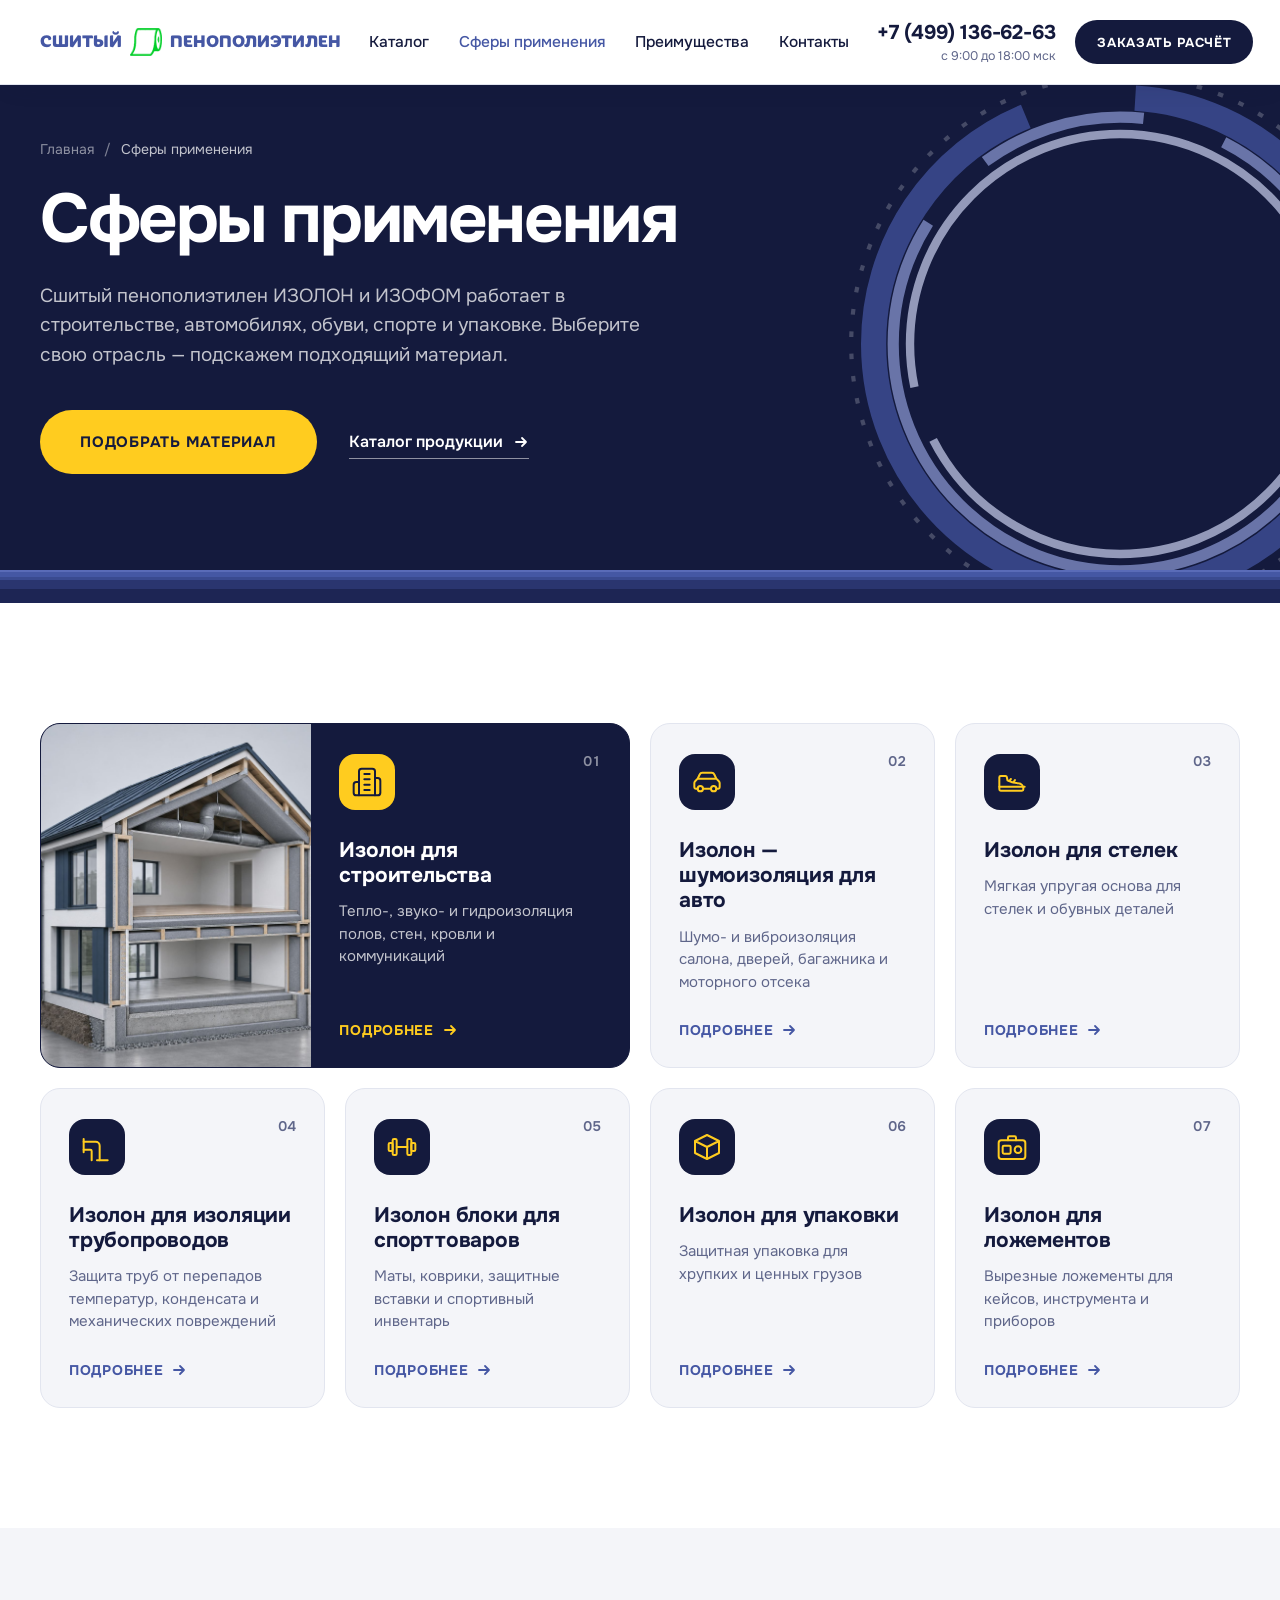
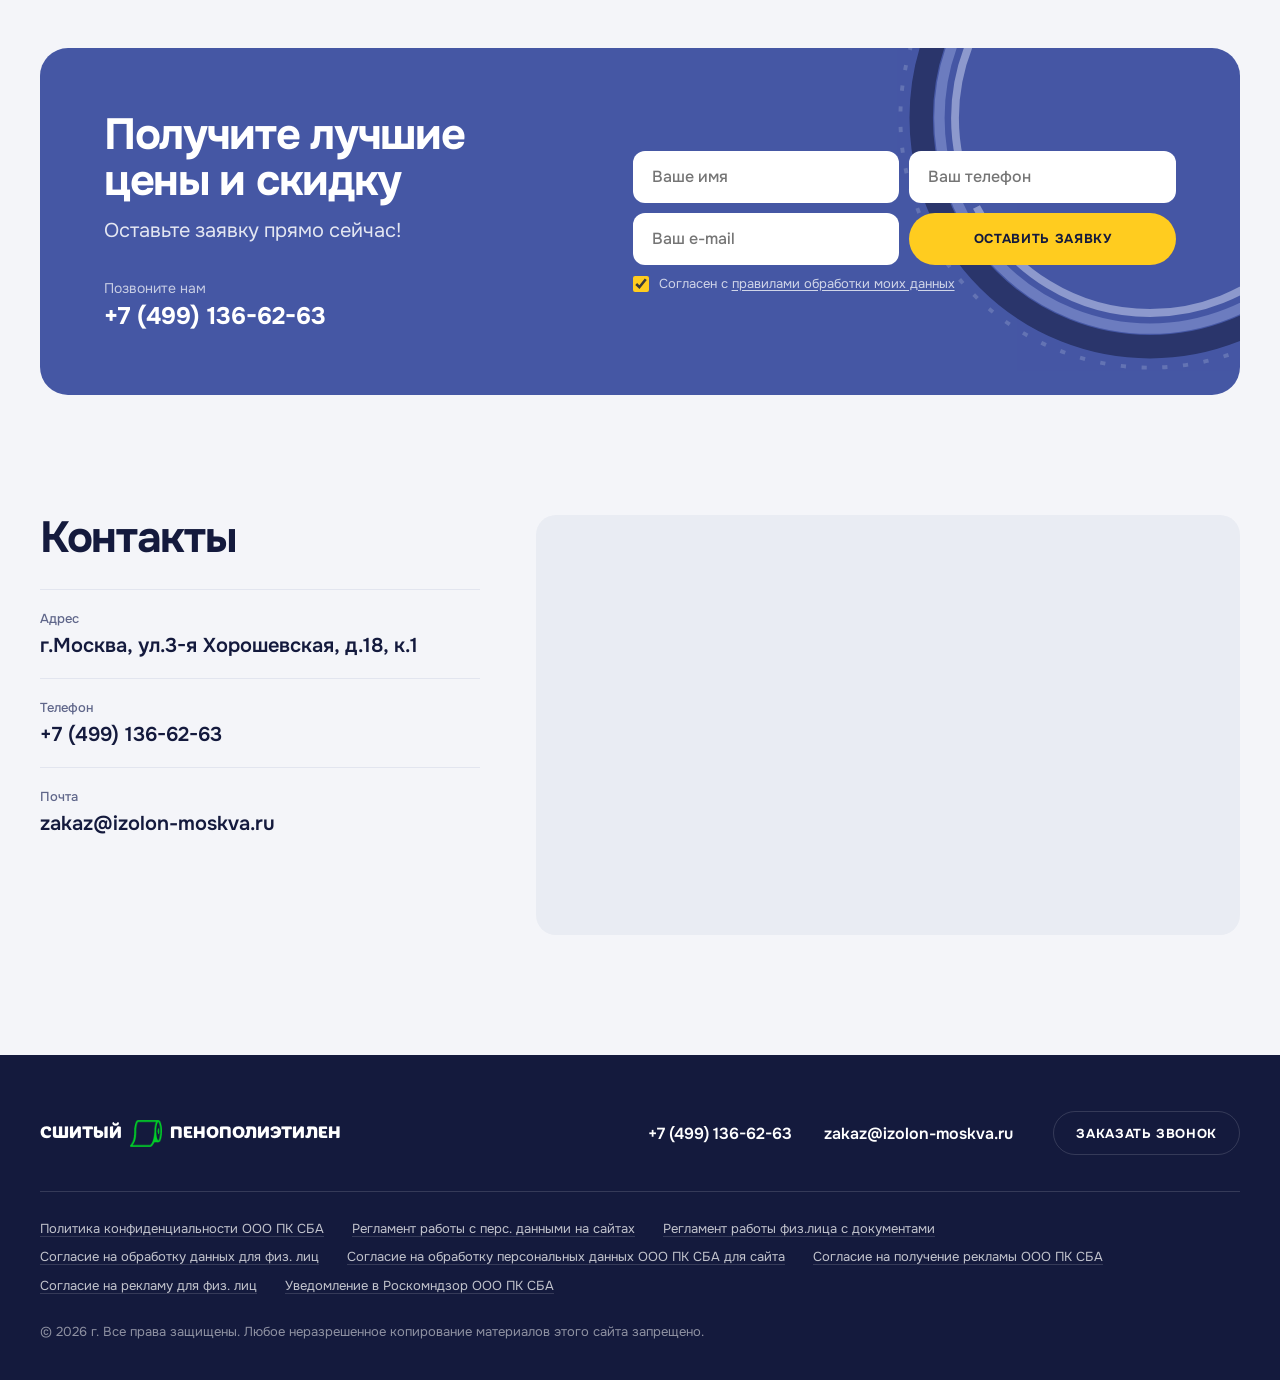
==== commit db31448c: "Сферы применения: единая подпись «Подробнее» на всех карточках Co-Authored-By: Claude Opus 5.5 <nore" ====
--- a/sfery-primeneniya.html
+++ b/sfery-primeneniya.html
@@ -98,7 +98,7 @@
             <svg class="sphere__icon"><use href="#i-car"/></svg>
             <h2 class="sphere__title">Изолон — шумоизоляция для авто</h2>
             <p class="sphere__text">Шумо- и виброизоляция салона, дверей, багажника и моторного отсека</p>
-            <span class="sphere__go">Заказать звонок <svg class="arr" viewBox="0 0 16 16" aria-hidden="true"><path d="M3 8h10M9 4l4 4-4 4"/></svg></span>
+            <span class="sphere__go">Подробнее <svg class="arr" viewBox="0 0 16 16" aria-hidden="true"><path d="M3 8h10M9 4l4 4-4 4"/></svg></span>
           </div>
         </button>
         <button class="sphere" type="button" data-modal="callback">
@@ -107,7 +107,7 @@
             <svg class="sphere__icon"><use href="#i-shoe"/></svg>
             <h2 class="sphere__title">Изолон для стелек</h2>
             <p class="sphere__text">Мягкая упругая основа для стелек и обувных деталей</p>
-            <span class="sphere__go">Заказать звонок <svg class="arr" viewBox="0 0 16 16" aria-hidden="true"><path d="M3 8h10M9 4l4 4-4 4"/></svg></span>
+            <span class="sphere__go">Подробнее <svg class="arr" viewBox="0 0 16 16" aria-hidden="true"><path d="M3 8h10M9 4l4 4-4 4"/></svg></span>
           </div>
         </button>
         <button class="sphere" type="button" data-modal="callback">
@@ -116,7 +116,7 @@
             <svg class="sphere__icon"><use href="#i-pipe"/></svg>
             <h2 class="sphere__title">Изолон для изоляции трубопроводов</h2>
             <p class="sphere__text">Защита труб от перепадов температур, конденсата и механических повреждений</p>
-            <span class="sphere__go">Заказать звонок <svg class="arr" viewBox="0 0 16 16" aria-hidden="true"><path d="M3 8h10M9 4l4 4-4 4"/></svg></span>
+            <span class="sphere__go">Подробнее <svg class="arr" viewBox="0 0 16 16" aria-hidden="true"><path d="M3 8h10M9 4l4 4-4 4"/></svg></span>
           </div>
         </button>
         <button class="sphere" type="button" data-modal="callback">
@@ -125,7 +125,7 @@
             <svg class="sphere__icon"><use href="#i-sport"/></svg>
             <h2 class="sphere__title">Изолон блоки для спорттоваров</h2>
             <p class="sphere__text">Маты, коврики, защитные вставки и спортивный инвентарь</p>
-            <span class="sphere__go">Заказать звонок <svg class="arr" viewBox="0 0 16 16" aria-hidden="true"><path d="M3 8h10M9 4l4 4-4 4"/></svg></span>
+            <span class="sphere__go">Подробнее <svg class="arr" viewBox="0 0 16 16" aria-hidden="true"><path d="M3 8h10M9 4l4 4-4 4"/></svg></span>
           </div>
         </button>
         <button class="sphere" type="button" data-modal="callback">
@@ -134,7 +134,7 @@
             <svg class="sphere__icon"><use href="#i-box"/></svg>
             <h2 class="sphere__title">Изолон для упаковки</h2>
             <p class="sphere__text">Защитная упаковка для хрупких и ценных грузов</p>
-            <span class="sphere__go">Заказать звонок <svg class="arr" viewBox="0 0 16 16" aria-hidden="true"><path d="M3 8h10M9 4l4 4-4 4"/></svg></span>
+            <span class="sphere__go">Подробнее <svg class="arr" viewBox="0 0 16 16" aria-hidden="true"><path d="M3 8h10M9 4l4 4-4 4"/></svg></span>
           </div>
         </button>
         <button class="sphere" type="button" data-modal="callback">
@@ -143,7 +143,7 @@
             <svg class="sphere__icon"><use href="#i-case"/></svg>
             <h2 class="sphere__title">Изолон для ложементов</h2>
             <p class="sphere__text">Вырезные ложементы для кейсов, инструмента и приборов</p>
-            <span class="sphere__go">Заказать звонок <svg class="arr" viewBox="0 0 16 16" aria-hidden="true"><path d="M3 8h10M9 4l4 4-4 4"/></svg></span>
+            <span class="sphere__go">Подробнее <svg class="arr" viewBox="0 0 16 16" aria-hidden="true"><path d="M3 8h10M9 4l4 4-4 4"/></svg></span>
           </div>
         </button>
       </div>
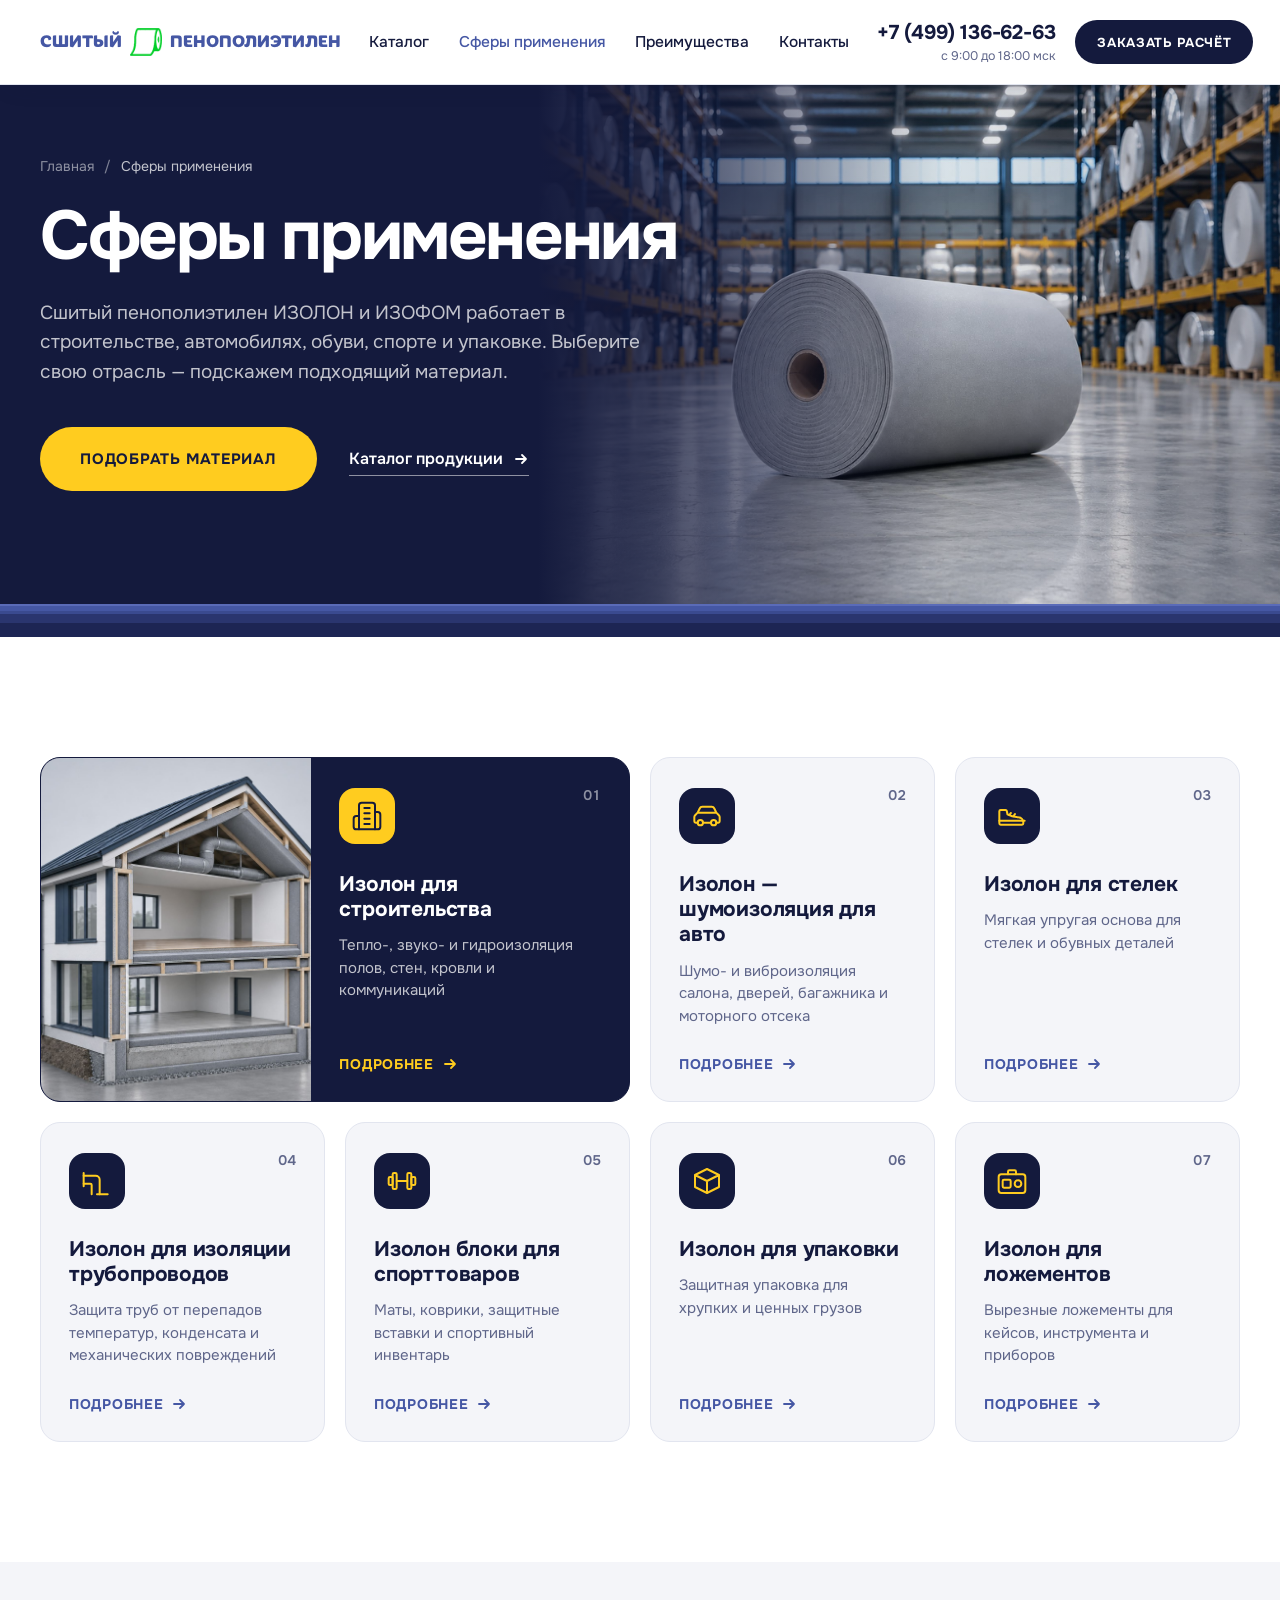
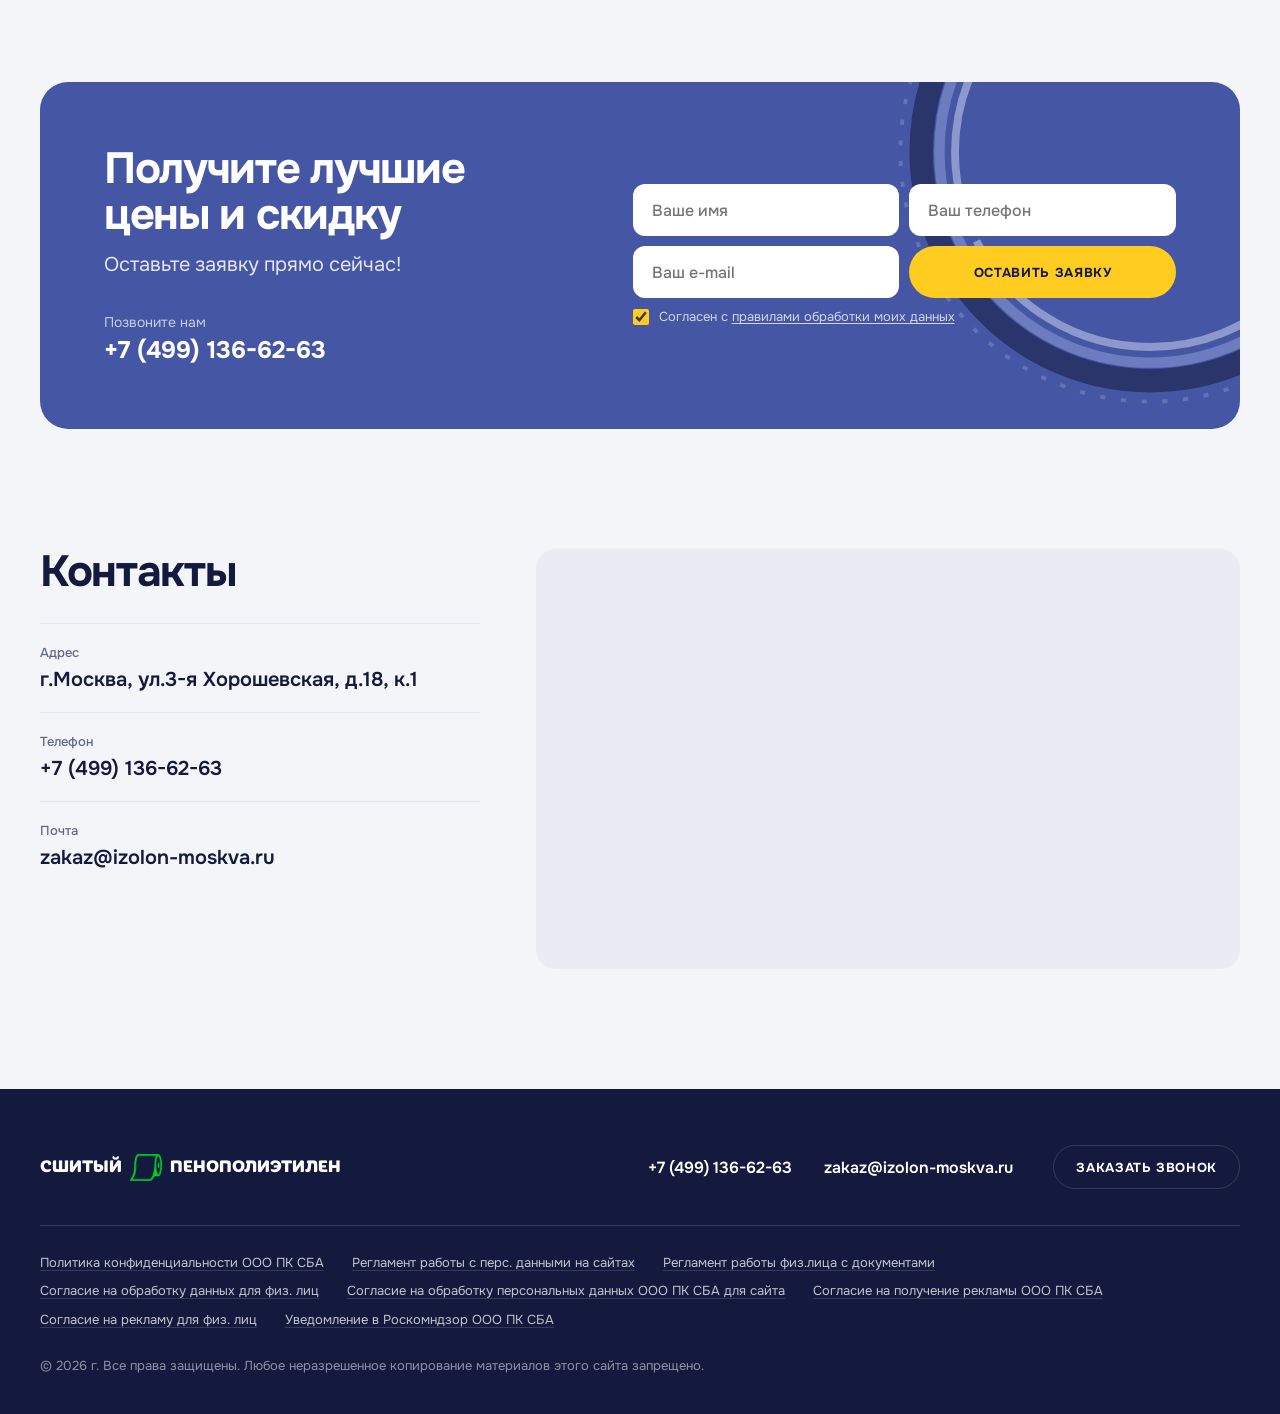
==== commit f1408012: "Внутренние страницы: визуализация справа на первом экране, аккуратнее блоки строительства, промпты в" ====
--- a/sfery-primeneniya.html
+++ b/sfery-primeneniya.html
@@ -9,7 +9,7 @@
 <link rel="preconnect" href="https://fonts.googleapis.com">
 <link rel="preconnect" href="https://fonts.gstatic.com" crossorigin>
 <link href="https://fonts.googleapis.com/css2?family=Onest:wght@400;500;600;700&display=swap" rel="stylesheet">
-<link rel="stylesheet" href="styles.css?v=19">
+<link rel="stylesheet" href="styles.css?v=23">
 <script>
   // Нет нового фото — подставить фото со старого сайта (data-fallback) или показать заглушку с именем файла
   function ph(i){var f=i.dataset.fallback;if(f&&i.getAttribute('src')!==f){i.src=f;i.parentNode.classList.add('is-old')}else{i.onerror=null;i.parentNode.classList.add('is-empty')}}
@@ -68,7 +68,8 @@
 
 <main>
   <section class="page-hero">
-    <svg class="rings page-hero__rings" viewBox="0 0 200 200" aria-hidden="true"><circle cx="100" cy="100" r="96" class="r1"/><circle cx="100" cy="100" r="88" class="r2"/><circle cx="100" cy="100" r="81" class="r3"/><circle cx="100" cy="100" r="75" class="r4"/></svg>
+    <!-- Визуализация справа: assets/photos/page-spheres.jpg 16:9 (промпт в PHOTO-PROMPTS-PAGES.md). Пока файла нет — временное фото -->
+    <figure class="ph page-hero__media" data-file="photos/page-spheres.jpg"><img src="assets/photos/page-spheres.jpg" data-fallback="assets/hero-1.jpg" alt="Сшитый пенополиэтилен в разных отраслях: авто, обувь, трубы, спорт, упаковка, ложементы" onerror="ph(this)"></figure>
     <div class="container page-hero__body">
       <nav aria-label="Хлебные крошки"><ol class="crumbs"><li><a href="index.html">Главная</a></li><li aria-current="page">Сферы применения</li></ol></nav>
       <h1 class="page-hero__title">Сферы применения</h1>
--- a/styles.css
+++ b/styles.css
@@ -694,7 +694,12 @@
 .page-hero__title { max-width: 900px; margin: 28px 0 0; font-weight: 700; font-size: clamp(42px, 5.4vw, 80px); line-height: .98; letter-spacing: -.035em; }
 .page-hero__lead { max-width: 640px; margin: 28px 0 0; font-size: 19px; line-height: 1.55; color: var(--on-dark); }
 .page-hero__actions { margin-top: 40px; }
-.page-hero__rings { position: absolute; z-index: -1; width: 560px; height: 560px; right: -120px; top: 50%; transform: translateY(-50%); opacity: .7; }
+/* Визуализация справа: фото уходит в тёмно-синий слева, как на главной */
+.page-hero__media { position: absolute; z-index: -1; inset: 0 0 26px 42%; margin: 0; background: var(--ink); }
+.page-hero__media img { object-position: 50% 50%; }
+.page-hero__media::after { content: ""; position: absolute; inset: 0; background: linear-gradient(90deg, var(--ink) 0%, rgba(20,26,61,.7) 22%, rgba(20,26,61,.1) 55%, rgba(20,26,61,.25) 100%); }
+.page-hero__media.is-old img { filter: saturate(.85); }
+.page-hero__body { min-height: 520px; display: flex; flex-direction: column; justify-content: center; }
 .page-hero__cut { position: relative; }
 button.hero__link { background: none; border-top: 0; border-left: 0; border-right: 0; cursor: pointer; font-family: inherit; }
 
@@ -730,39 +735,48 @@
 
 /* Строительство: текст о материале + галерея из 3 фото */
 .build-intro { background: var(--white); }
-.build-intro__grid { display: grid; grid-template-columns: 1.05fr 1fr; gap: 72px; align-items: start; }
+.build-intro__grid { display: grid; grid-template-columns: 1fr 1fr; gap: 72px; align-items: center; }
 .build-intro__lead { margin: 0; font-size: 20px; line-height: 1.55; }
 .build-intro__lead b { color: var(--brand); }
-.props { list-style: none; margin: 32px 0 0; padding: 0; display: grid; grid-template-columns: 1fr 1fr; gap: 12px; }
-.props li { position: relative; padding: 16px 18px 16px 50px; border-radius: 14px; background: var(--bg); font-size: 15.5px; line-height: 1.4; font-weight: 500; }
+.props { list-style: none; margin: 28px 0 0; padding: 0; display: grid; grid-template-columns: 1fr 1fr; column-gap: 32px; border-top: 1px solid var(--line); }
+.props li { position: relative; display: flex; align-items: center; min-height: 64px; padding: 12px 0 12px 36px; border-bottom: 1px solid var(--line); font-size: 15.5px; line-height: 1.4; font-weight: 500; }
 .props li::first-letter { text-transform: uppercase; }
-.props li::before { content: ""; position: absolute; left: 18px; top: 17px; width: 20px; height: 20px; border-radius: 50%; background: var(--accent) url("data:image/svg+xml,%3Csvg xmlns='http://www.w3.org/2000/svg' viewBox='0 0 16 16'%3E%3Cpath d='M4 8.2l2.6 2.6L12 5.4' fill='none' stroke='%23141A3D' stroke-width='2' stroke-linecap='round' stroke-linejoin='round'/%3E%3C/svg%3E") center / 14px no-repeat; }
+.props li::before { content: ""; position: absolute; left: 0; top: calc(50% - 10px); width: 20px; height: 20px; border-radius: 50%; background: var(--accent) url("data:image/svg+xml,%3Csvg xmlns='http://www.w3.org/2000/svg' viewBox='0 0 16 16'%3E%3Cpath d='M4 8.2l2.6 2.6L12 5.4' fill='none' stroke='%23141A3D' stroke-width='2' stroke-linecap='round' stroke-linejoin='round'/%3E%3C/svg%3E") center / 14px no-repeat; }
 .props li:last-child:nth-child(odd) { grid-column: 1 / -1; }
-.build-intro__note { margin: 32px 0 0; font-size: 17px; line-height: 1.6; color: var(--muted); }
-.build-intro__actions { display: flex; align-items: center; gap: 28px; flex-wrap: wrap; margin-top: 36px; }
+.build-intro__note { margin: 28px 0 0; font-size: 17px; line-height: 1.6; color: var(--muted); }
+.build-intro__actions { display: flex; align-items: center; justify-content: space-between; gap: 20px; flex-wrap: wrap; margin-top: 32px; padding: 22px 24px; border-radius: 20px; background: var(--bg); }
 .build-intro__price { font-size: 15px; color: var(--muted); }
 .build-intro__price b { display: block; margin-top: 2px; font-size: 22px; color: var(--ink); }
 .build-gallery { position: sticky; top: calc(var(--header-h) + 24px); display: grid; grid-template-columns: 1fr 1fr; gap: 16px; }
 .build-gallery__item { border-radius: 20px; aspect-ratio: 4 / 3; cursor: zoom-in; }
-.build-gallery__item:first-child { grid-column: 1 / -1; aspect-ratio: 1; }
+.build-gallery__item:first-child { grid-column: 1 / -1; aspect-ratio: 4 / 3; }
 .build-gallery__item img { transition: transform .5s; }
 .build-gallery__item:hover img { transform: scale(1.04); }
 
 /* Способы применения: 3 + 2 карточки на тёмном */
 .build-uses__intro { max-width: 820px; margin: 0 0 56px; font-size: 18px; line-height: 1.6; color: var(--on-dark); }
-.build-uses__grid { list-style: none; margin: 0; padding: 0; display: grid; grid-template-columns: repeat(6, 1fr); gap: 1px; background: var(--line-dark); border: 1px solid var(--line-dark); border-radius: 20px; overflow: hidden; }
-.use-card { grid-column: span 2; position: relative; display: flex; flex-direction: column; padding: 36px 32px 38px; background: var(--ink); }
-.use-card:nth-child(n+4) { grid-column: span 3; }
-.use-card svg { width: 48px; height: 48px; fill: none; stroke: var(--accent); stroke-width: 1.4; stroke-linecap: round; stroke-linejoin: round; }
-.use-card__num { position: absolute; top: 32px; right: 32px; display: grid; place-items: center; width: 34px; height: 34px; border-radius: 50%; border: 1.5px solid var(--line-dark); font-size: 14px; font-weight: 700; color: var(--on-dark); }
-.use-card__title { margin: 28px 0 0; font-size: 22px; line-height: 1.2; font-weight: 700; }
-.use-card p { margin: 14px 0 0; font-size: 15.5px; line-height: 1.6; color: var(--on-dark); }
+.build-uses__list { list-style: none; margin: 0; padding: 0; border-top: 1px solid var(--line-dark); }
+.use-row { display: grid; grid-template-columns: minmax(300px, 5fr) 7fr; gap: 64px; padding: 44px 0; border-bottom: 1px solid var(--line-dark); }
+.use-row__head { display: grid; grid-template-columns: auto 1fr; column-gap: 18px; align-content: start; }
+.use-row__num { grid-row: span 2; align-self: start; padding-top: 4px; font-size: 15px; font-weight: 700; color: var(--accent); font-variant-numeric: tabular-nums; }
+.use-row__head svg { width: 44px; height: 44px; fill: none; stroke: var(--accent); stroke-width: 1.4; stroke-linecap: round; stroke-linejoin: round; }
+.use-row__title { margin: 18px 0 0; grid-column: 2; font-size: 26px; line-height: 1.15; font-weight: 700; letter-spacing: -.015em; }
+.use-row__tags { grid-column: 2; list-style: none; margin: 18px 0 0; padding: 0; display: flex; flex-wrap: wrap; gap: 8px; }
+.use-row__tags li { padding: 6px 12px; border-radius: 100px; border: 1px solid var(--line-dark); font-size: 13.5px; line-height: 1.2; color: var(--on-dark); }
+.use-row__text { max-width: 640px; margin: 0; align-self: center; font-size: 18px; line-height: 1.7; color: rgba(255,255,255,.66); }
+.use-row__text b { font-weight: 600; color: var(--white); }
 
 /* Гарантия качества */
 .quality { padding-bottom: 0; }
-.quality__box { display: grid; grid-template-columns: auto 1fr auto; gap: 36px; align-items: center; padding: 44px 48px; border-radius: 24px; background: var(--white); border: 1px solid var(--line); }
-.quality__icon { width: 64px; height: 64px; padding: 14px; border-radius: 18px; background: var(--brand); color: var(--white); fill: none; stroke: currentColor; stroke-width: 1.5; stroke-linecap: round; stroke-linejoin: round; }
-.quality__box p { margin: 0; font-size: 18px; line-height: 1.6; }
+.quality__box { padding: 48px; border-radius: 24px; background: var(--white); border: 1px solid var(--line); }
+.quality__head { display: flex; align-items: flex-end; justify-content: space-between; gap: 32px; }
+.quality__title { margin: 0; font-size: clamp(26px, 2.4vw, 34px); line-height: 1.1; font-weight: 700; letter-spacing: -.02em; }
+.quality__lead { max-width: 620px; margin: 14px 0 0; font-size: 17px; line-height: 1.55; color: var(--muted); }
+.quality__head .pill { flex-shrink: 0; }
+.quality__list { list-style: none; margin: 36px 0 0; padding: 0; display: grid; grid-template-columns: repeat(3, 1fr); gap: 16px; }
+.quality__list li { display: flex; align-items: center; gap: 16px; padding: 20px 22px; border-radius: 16px; background: var(--bg); font-size: 16px; line-height: 1.4; font-weight: 500; }
+.quality__list span::first-letter { text-transform: uppercase; }
+.quality__list svg { flex-shrink: 0; width: 48px; height: 48px; padding: 11px; border-radius: 14px; background: var(--ink); color: var(--accent); fill: none; stroke: currentColor; stroke-width: 1.5; stroke-linecap: round; stroke-linejoin: round; }
 
 @media (max-width: 1240px) {
   .spheres__grid { grid-template-columns: repeat(3, 1fr); }
@@ -770,26 +784,29 @@
   .sphere--wide .sphere__media { flex-basis: 50%; }
 }
 @media (max-width: 1100px) {
+  .use-row { grid-template-columns: 1fr; gap: 22px; }
+  .use-row__text { padding-left: 38px; }
   .build-intro__grid { grid-template-columns: 1fr; gap: 48px; }
   .build-gallery { position: static; grid-template-columns: repeat(3, 1fr); }
   .build-gallery__item:first-child { grid-column: auto; aspect-ratio: 4 / 3; }
-  .build-uses__grid { grid-template-columns: 1fr 1fr; }
-  .use-card, .use-card:nth-child(n+4) { grid-column: auto; }
-  .use-card:last-child { grid-column: 1 / -1; }
-  .page-hero__rings { width: 420px; height: 420px; right: -180px; opacity: .45; }
+  .page-hero__media { left: 36%; }
 }
 @media (max-width: 900px) {
+  .page-hero { display: flex; flex-direction: column; }
+  .page-hero__media { position: relative; inset: auto; order: 1; aspect-ratio: 16 / 9; z-index: 0; }
+  .page-hero__media::after { background: linear-gradient(180deg, var(--ink) 0%, rgba(20,26,61,.1) 35%, rgba(20,26,61,.1) 85%, var(--ink) 100%); }
+  .page-hero__body { order: 0; min-height: 0; padding-bottom: 8px; }
+  .page-hero__cut { order: 2; }
   .spheres__grid { grid-template-columns: 1fr 1fr; }
   .sphere--wide { flex-direction: column; }
   .sphere--wide .sphere__media { flex-basis: auto; aspect-ratio: 16 / 9; }
-  .quality__box { grid-template-columns: auto 1fr; }
-  .quality__box .pill { grid-column: 1 / -1; justify-self: start; }
+  .quality__head { flex-direction: column; align-items: flex-start; gap: 24px; }
+  .quality__list { grid-template-columns: 1fr; gap: 10px; }
 }
 @media (max-width: 640px) {
   .page-hero__body { padding-top: 28px; padding-bottom: 56px; }
   .page-hero__title { margin-top: 20px; font-size: 38px; }
   .page-hero__lead { font-size: 16.5px; margin-top: 18px; }
-  .page-hero__rings { width: 300px; height: 300px; right: -170px; top: 30%; }
   .crumbs { font-size: 13px; }
   .spheres__grid { grid-template-columns: 1fr; gap: 12px; }
   .sphere__body { padding: 24px 22px 22px; }
@@ -801,10 +818,11 @@
   .build-gallery { grid-template-columns: 1fr 1fr; gap: 10px; }
   .build-gallery__item:first-child { grid-column: 1 / -1; }
   .build-uses__intro { font-size: 16px; margin-bottom: 36px; }
-  .build-uses__grid { grid-template-columns: 1fr; }
-  .use-card, .use-card:last-child { grid-column: auto; padding: 28px 22px 30px; }
-  .use-card__num { top: 26px; right: 22px; }
-  .use-card__title { font-size: 20px; margin-top: 22px; }
-  .quality__box { grid-template-columns: 1fr; gap: 22px; padding: 28px 22px; }
-  .quality__box p { font-size: 16px; }
-}
+  .use-row { padding: 32px 0; }
+  .use-row__title { font-size: 21px; margin-top: 14px; }
+  .use-row__text { padding-left: 0; font-size: 16px; }
+  .quality__box { padding: 28px 20px; }
+  .quality__lead { font-size: 16px; }
+  .quality__list { margin-top: 28px; }
+  .quality__list li { padding: 16px; font-size: 15px; }
+}
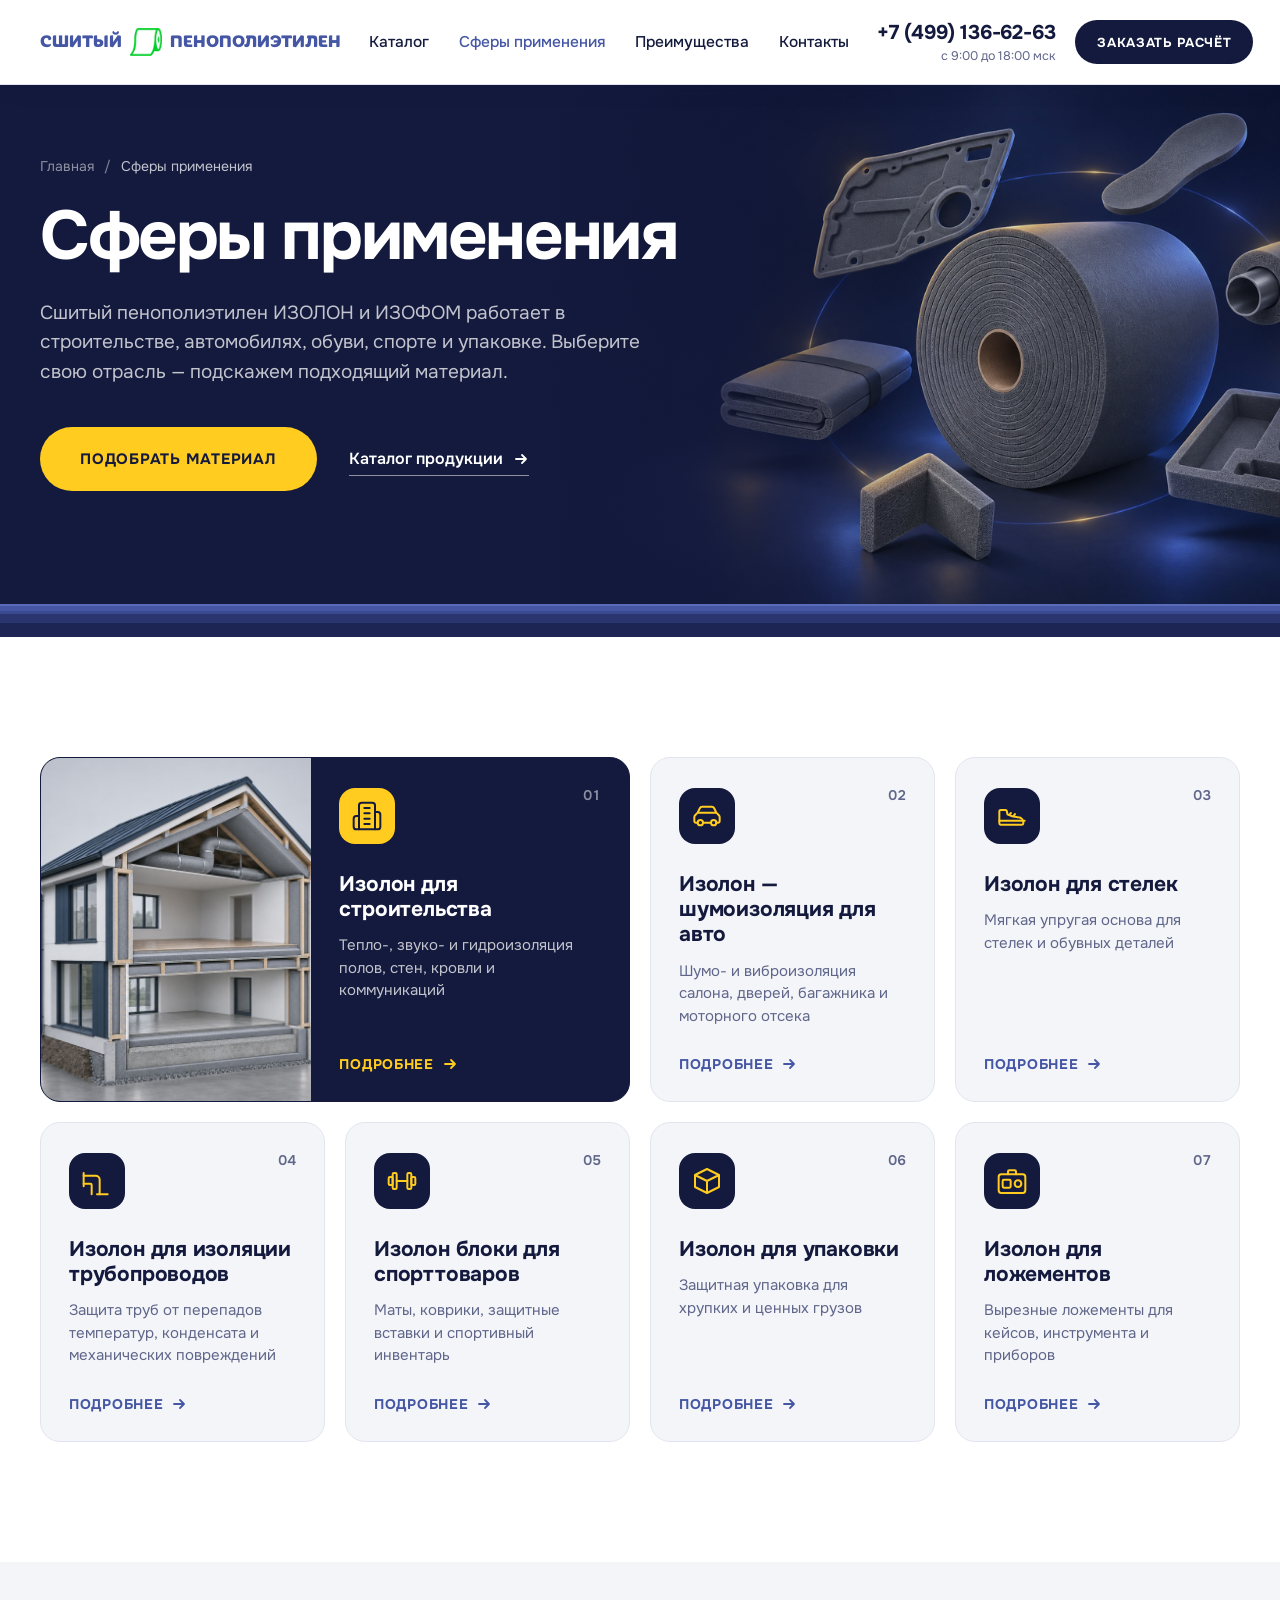
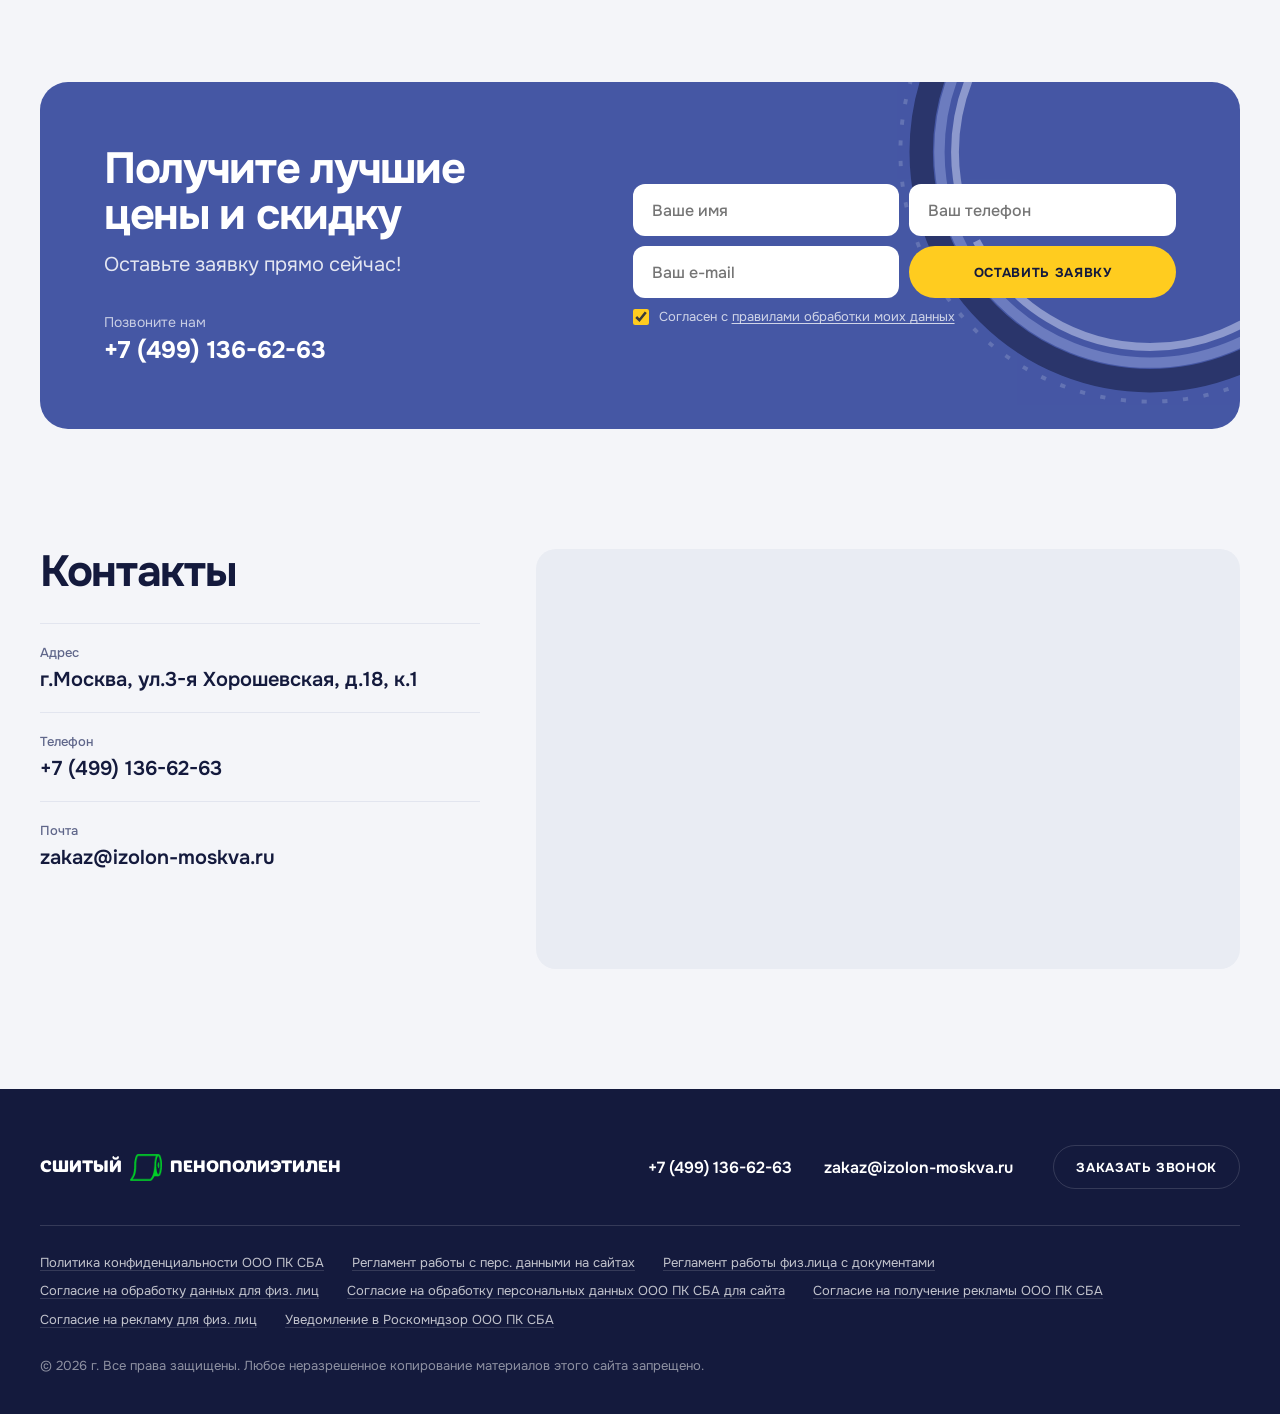
==== commit 1f54de20: "Визуализации первого экрана для «Сфер применения» и «Строительства», кадрирование на телефоне Co-Aut" ====
--- a/sfery-primeneniya.html
+++ b/sfery-primeneniya.html
@@ -9,7 +9,7 @@
 <link rel="preconnect" href="https://fonts.googleapis.com">
 <link rel="preconnect" href="https://fonts.gstatic.com" crossorigin>
 <link href="https://fonts.googleapis.com/css2?family=Onest:wght@400;500;600;700&display=swap" rel="stylesheet">
-<link rel="stylesheet" href="styles.css?v=23">
+<link rel="stylesheet" href="styles.css?v=24">
 <script>
   // Нет нового фото — подставить фото со старого сайта (data-fallback) или показать заглушку с именем файла
   function ph(i){var f=i.dataset.fallback;if(f&&i.getAttribute('src')!==f){i.src=f;i.parentNode.classList.add('is-old')}else{i.onerror=null;i.parentNode.classList.add('is-empty')}}
--- a/styles.css
+++ b/styles.css
@@ -794,6 +794,7 @@
 @media (max-width: 900px) {
   .page-hero { display: flex; flex-direction: column; }
   .page-hero__media { position: relative; inset: auto; order: 1; aspect-ratio: 16 / 9; z-index: 0; }
+  .page-hero__media img { object-position: 82% 50%; } /* левая треть кадра пустая — на узком экране показываем правую часть */
   .page-hero__media::after { background: linear-gradient(180deg, var(--ink) 0%, rgba(20,26,61,.1) 35%, rgba(20,26,61,.1) 85%, var(--ink) 100%); }
   .page-hero__body { order: 0; min-height: 0; padding-bottom: 8px; }
   .page-hero__cut { order: 2; }
@@ -804,6 +805,7 @@
   .quality__list { grid-template-columns: 1fr; gap: 10px; }
 }
 @media (max-width: 640px) {
+  .page-hero__media { aspect-ratio: 5 / 4; }
   .page-hero__body { padding-top: 28px; padding-bottom: 56px; }
   .page-hero__title { margin-top: 20px; font-size: 38px; }
   .page-hero__lead { font-size: 16.5px; margin-top: 18px; }
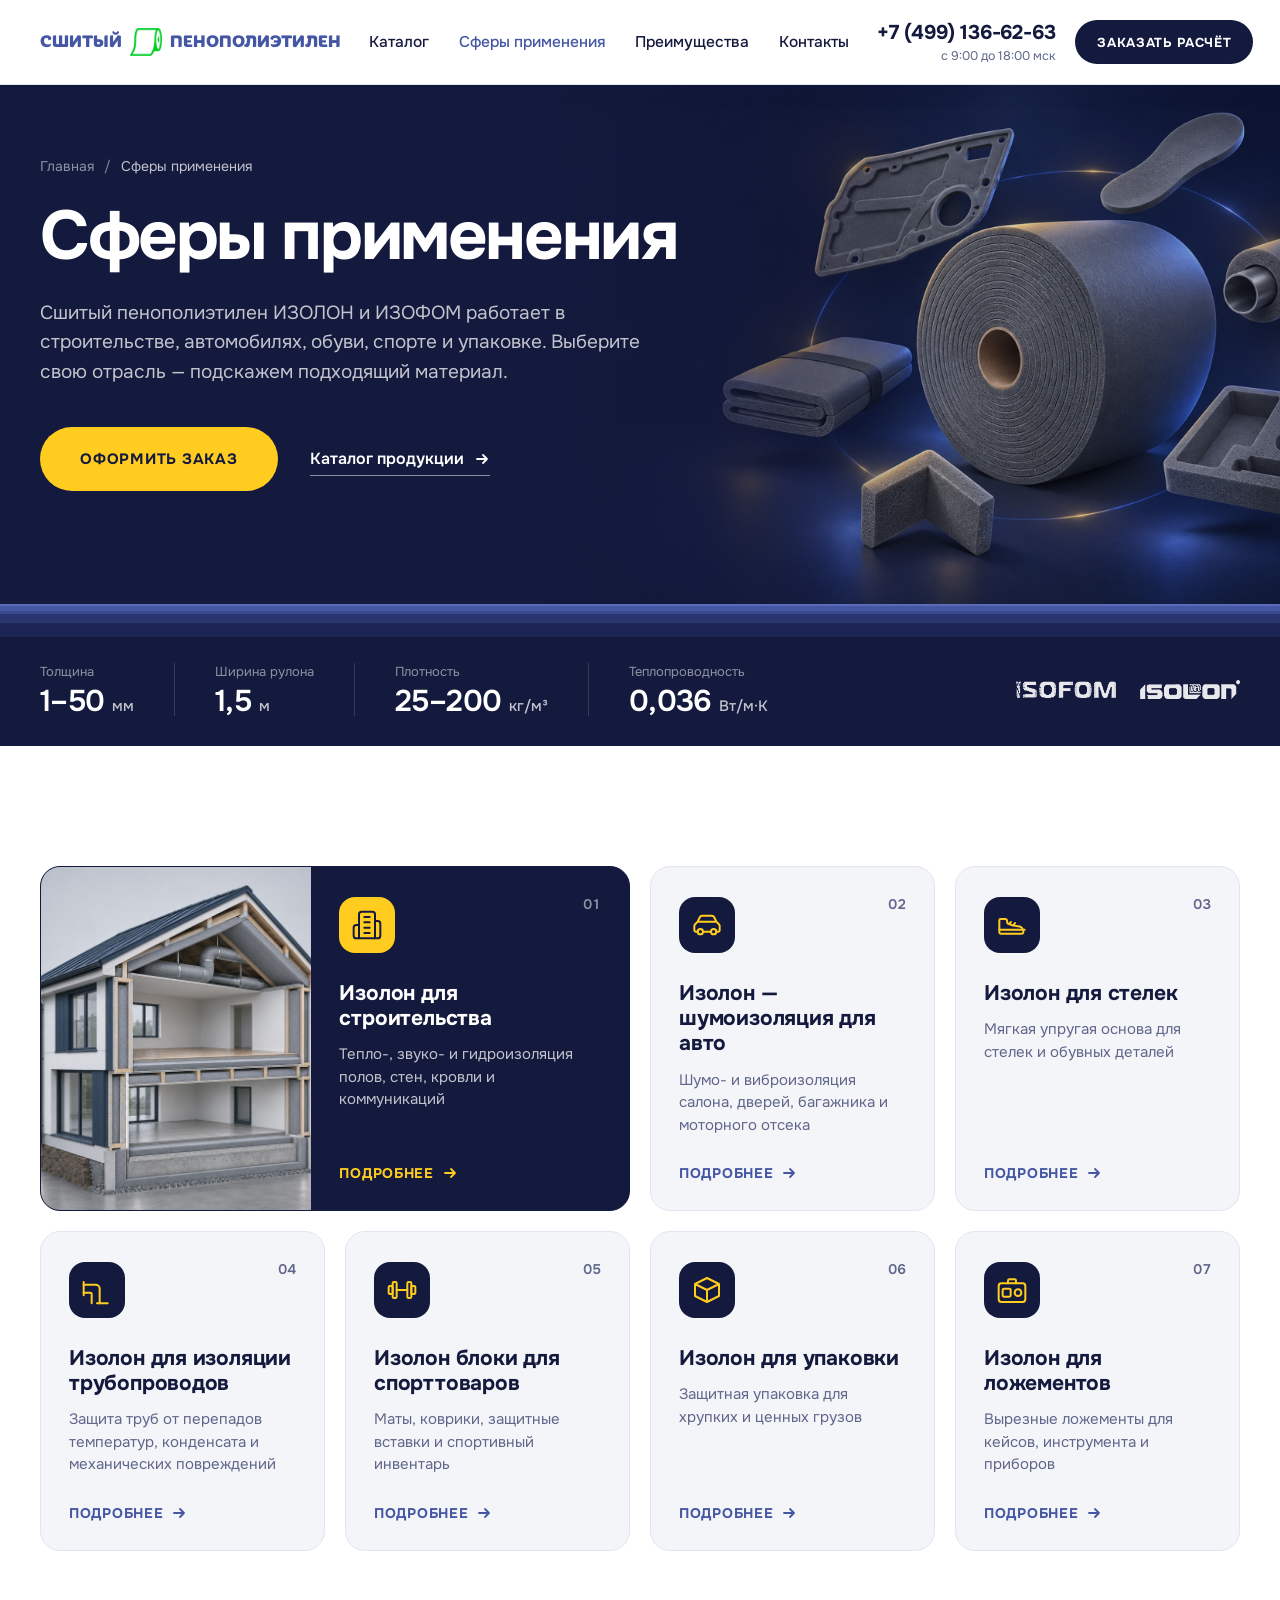
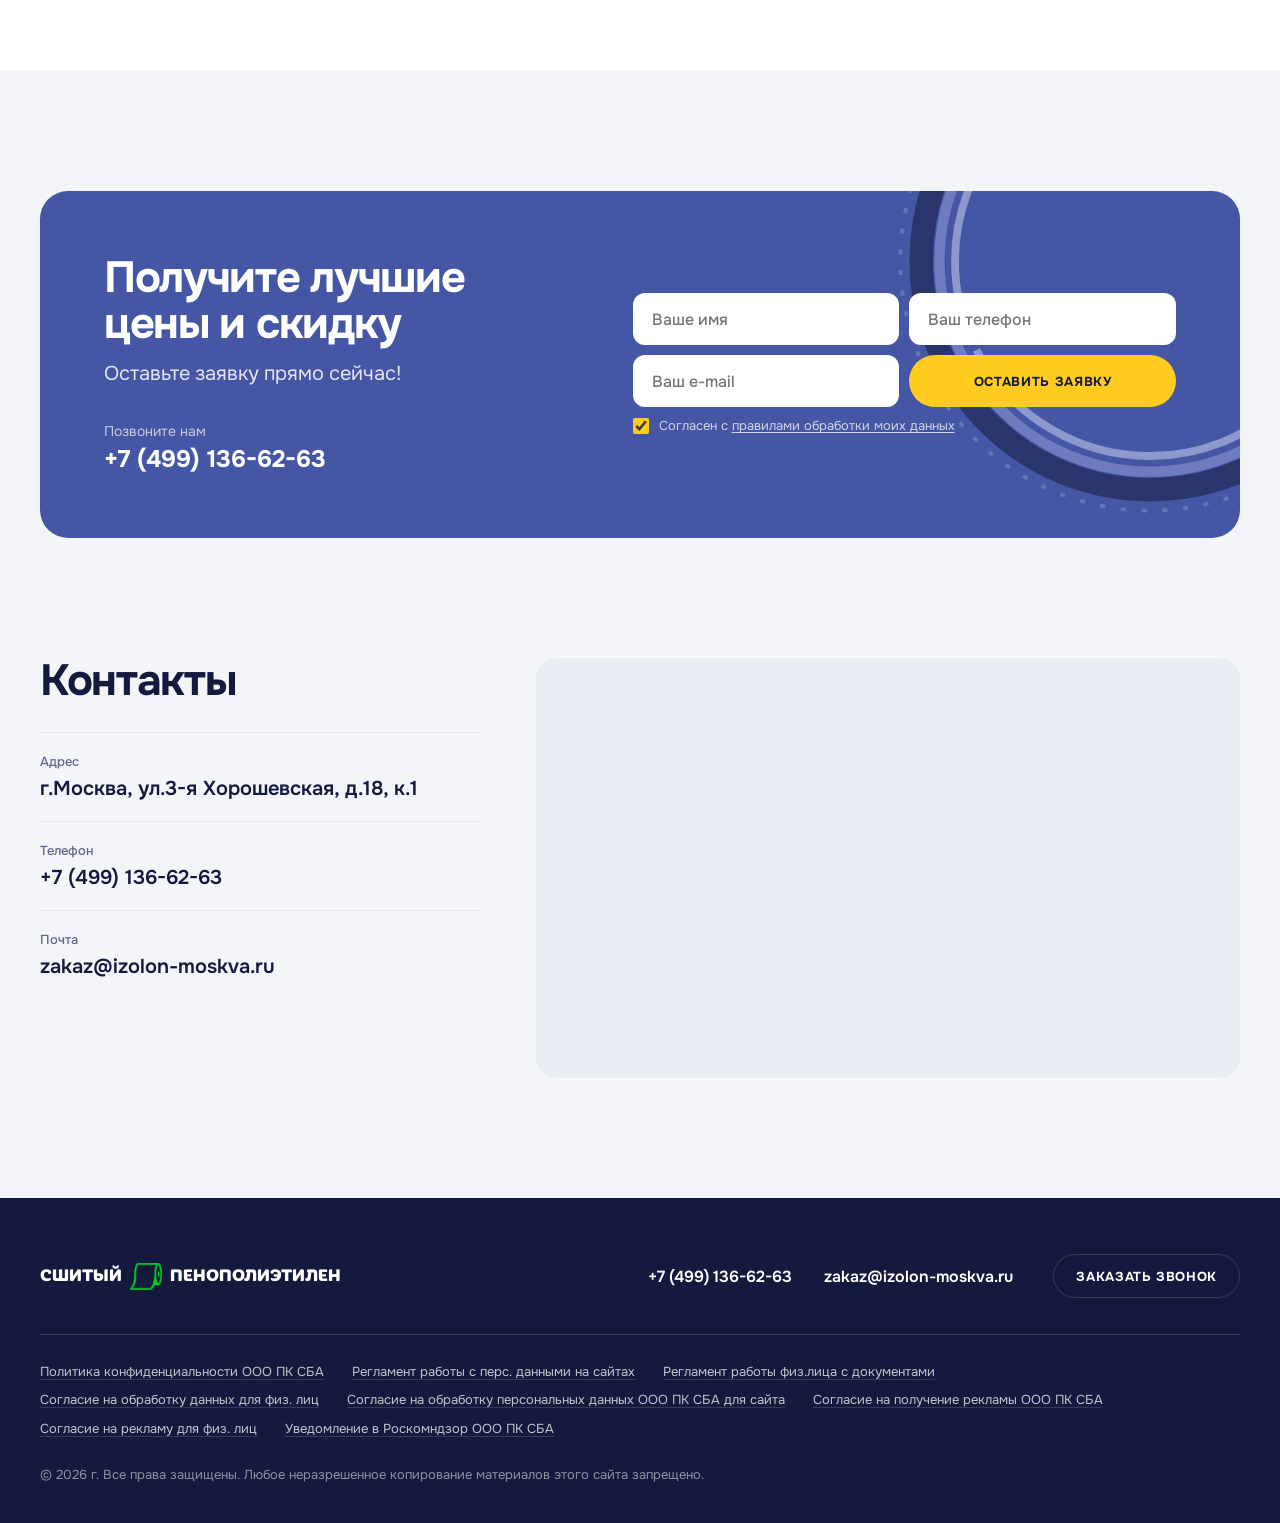
==== commit 628b36d7: "Правки клиента: кнопка и плашка на внутренних страницах, цена 100, ложементы в «Применении», ИЗОФОМ " ====
--- a/sfery-primeneniya.html
+++ b/sfery-primeneniya.html
@@ -74,9 +74,23 @@
       <nav aria-label="Хлебные крошки"><ol class="crumbs"><li><a href="index.html">Главная</a></li><li aria-current="page">Сферы применения</li></ol></nav>
       <h1 class="page-hero__title">Сферы применения</h1>
       <p class="page-hero__lead">Сшитый пенополиэтилен ИЗОЛОН и ИЗОФОМ работает в строительстве, автомобилях, обуви, спорте и упаковке. Выберите свою отрасль — подскажем подходящий материал.</p>
-      <div class="hero__actions page-hero__actions"><a class="pill pill--accent pill--lg" href="#discount" data-order="">Подобрать материал</a><a class="hero__link" href="index.html#catalog">Каталог продукции <svg viewBox="0 0 16 16" aria-hidden="true"><path d="M3 8h10M9 4l4 4-4 4"/></svg></a></div>
-    </div>
-    <div class="cut__layers page-hero__cut" aria-hidden="true"><i></i><i></i><i></i><i></i><i></i></div>
+      <div class="hero__actions page-hero__actions"><a class="pill pill--accent pill--lg" href="#discount" data-order="">Оформить заказ</a><a class="hero__link" href="index.html#catalog">Каталог продукции <svg viewBox="0 0 16 16" aria-hidden="true"><path d="M3 8h10M9 4l4 4-4 4"/></svg></a></div>
+    </div>
+    <div class="cut page-hero__cut">
+      <div class="cut__layers" aria-hidden="true"><i></i><i></i><i></i><i></i><i></i></div>
+      <div class="container cut__row">
+        <dl class="cut__specs">
+          <div><dt>Толщина</dt><dd>1–50 <small>мм</small></dd></div>
+          <div><dt>Ширина рулона</dt><dd>1,5 <small>м</small></dd></div>
+          <div><dt>Плотность</dt><dd>25–200 <small>кг/м³</small></dd></div>
+          <div><dt>Теплопроводность</dt><dd>0,036 <small>Вт/м·К</small></dd></div>
+        </dl>
+        <div class="cut__brands" aria-label="Бренды">
+          <img src="assets/logo-isofom.png" alt="ISOFOM" width="120" height="20">
+          <img src="assets/logo-isolon.png" alt="ISOLON" width="120" height="22">
+        </div>
+      </div>
+    </div>
   </section>
 
   <!-- ══ Отрасли: страница строительства готова, остальные пока открывают заявку на звонок ══ -->
--- a/styles.css
+++ b/styles.css
@@ -498,7 +498,6 @@
 /* ── Адаптив новых блоков ── */
 @media (max-width: 1240px) {
   .fields__icons { grid-template-columns: repeat(4, 1fr); }
-  .fields__icons li:last-child { grid-column: span 2; } /* 7 отраслей: без пустой ячейки */
   .certs__row { grid-template-columns: repeat(3, 1fr); }
 }
 @media (max-width: 1100px) {
@@ -578,7 +577,6 @@
 .fields__icons li:hover svg { transform: translateY(-3px); }
 /* 11 отраслей: десктоп — 6 в ряд, два ряда; последняя занимает 2 ячейки */
 .fields__icons { grid-template-columns: repeat(6, 1fr); }
-.fields__icons li:last-child { grid-column: span 2; }
 @media (max-width: 1240px) { .fields__icons { grid-template-columns: repeat(4, 1fr); } }
 @media (max-width: 640px) { .fields__icons { grid-template-columns: repeat(2, 1fr); } }
 
@@ -695,7 +693,7 @@
 .page-hero__lead { max-width: 640px; margin: 28px 0 0; font-size: 19px; line-height: 1.55; color: var(--on-dark); }
 .page-hero__actions { margin-top: 40px; }
 /* Визуализация справа: фото уходит в тёмно-синий слева, как на главной */
-.page-hero__media { position: absolute; z-index: -1; inset: 0 0 26px 42%; margin: 0; background: var(--ink); }
+.page-hero__media { position: absolute; z-index: -1; inset: 0 0 var(--page-cut-h, 140px) 42%; margin: 0; background: var(--ink); }
 .page-hero__media img { object-position: 50% 50%; }
 .page-hero__media::after { content: ""; position: absolute; inset: 0; background: linear-gradient(90deg, var(--ink) 0%, rgba(20,26,61,.7) 22%, rgba(20,26,61,.1) 55%, rgba(20,26,61,.25) 100%); }
 .page-hero__media.is-old img { filter: saturate(.85); }
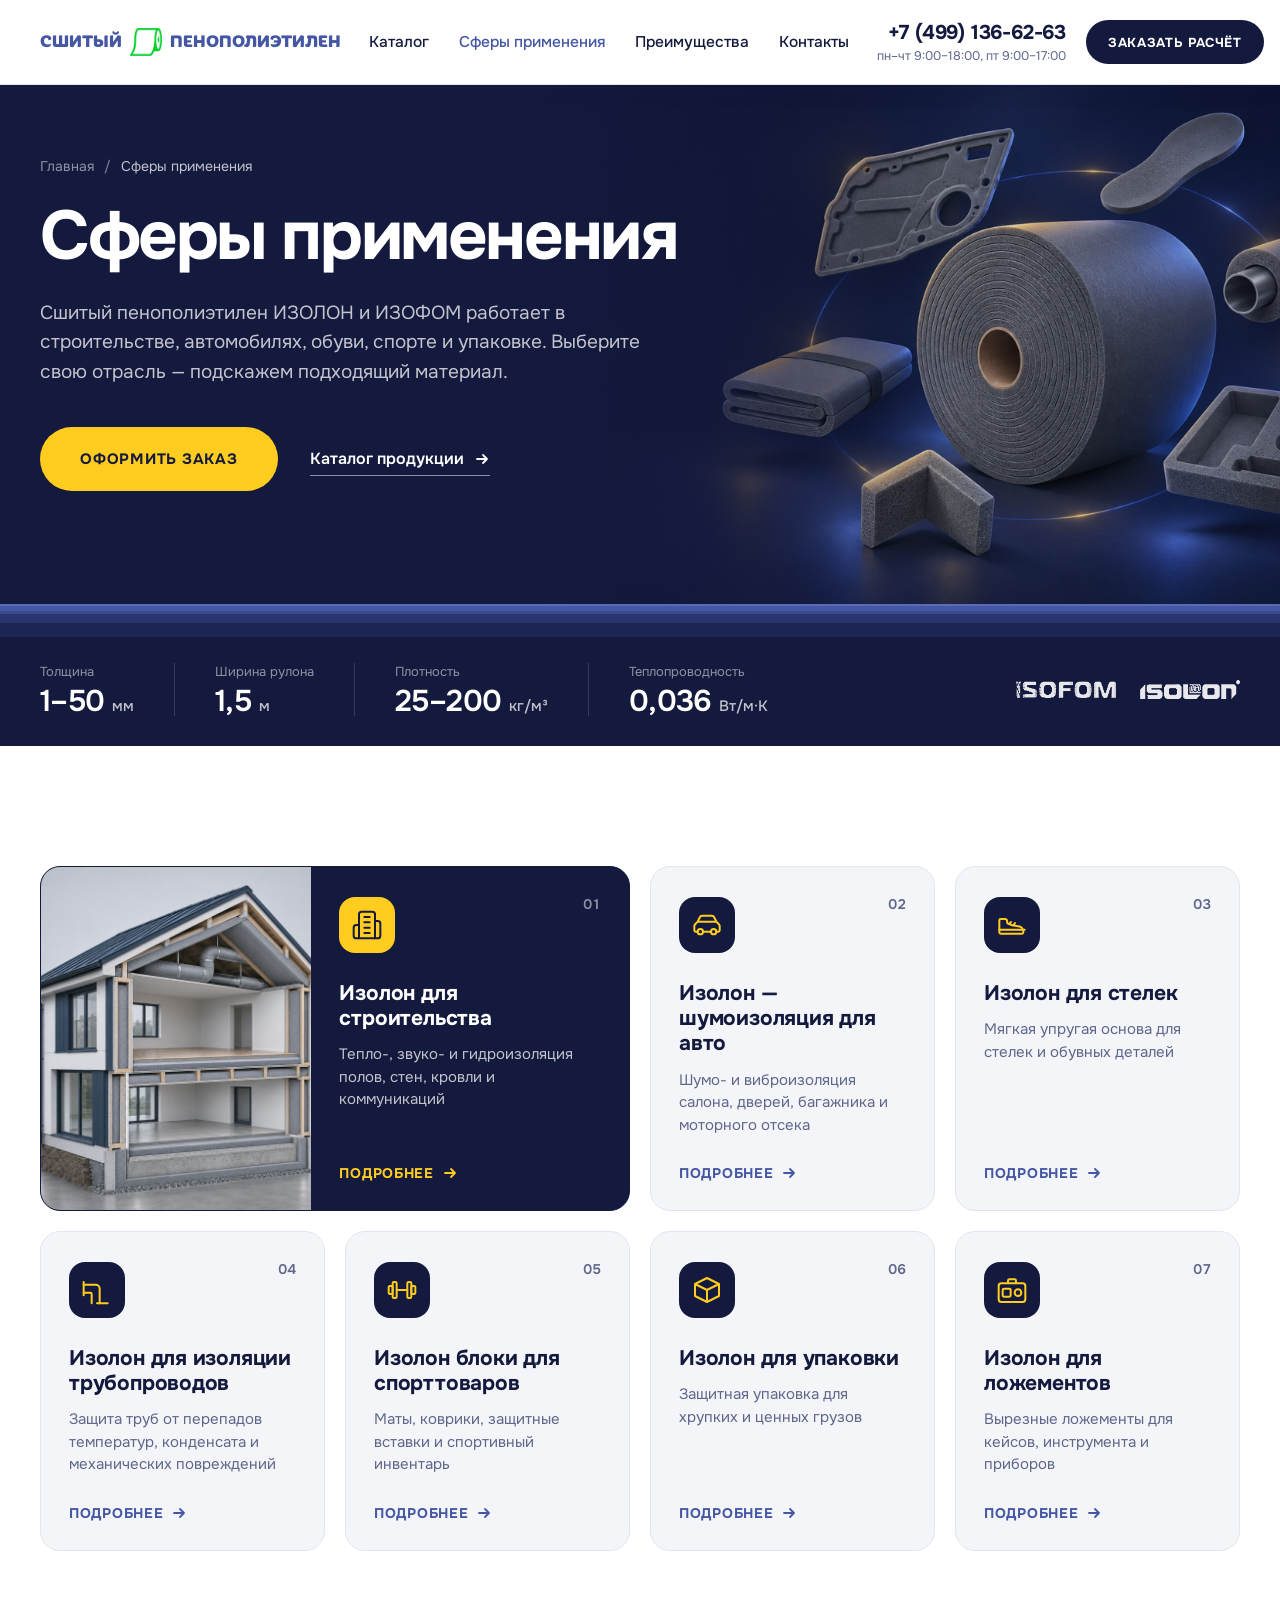
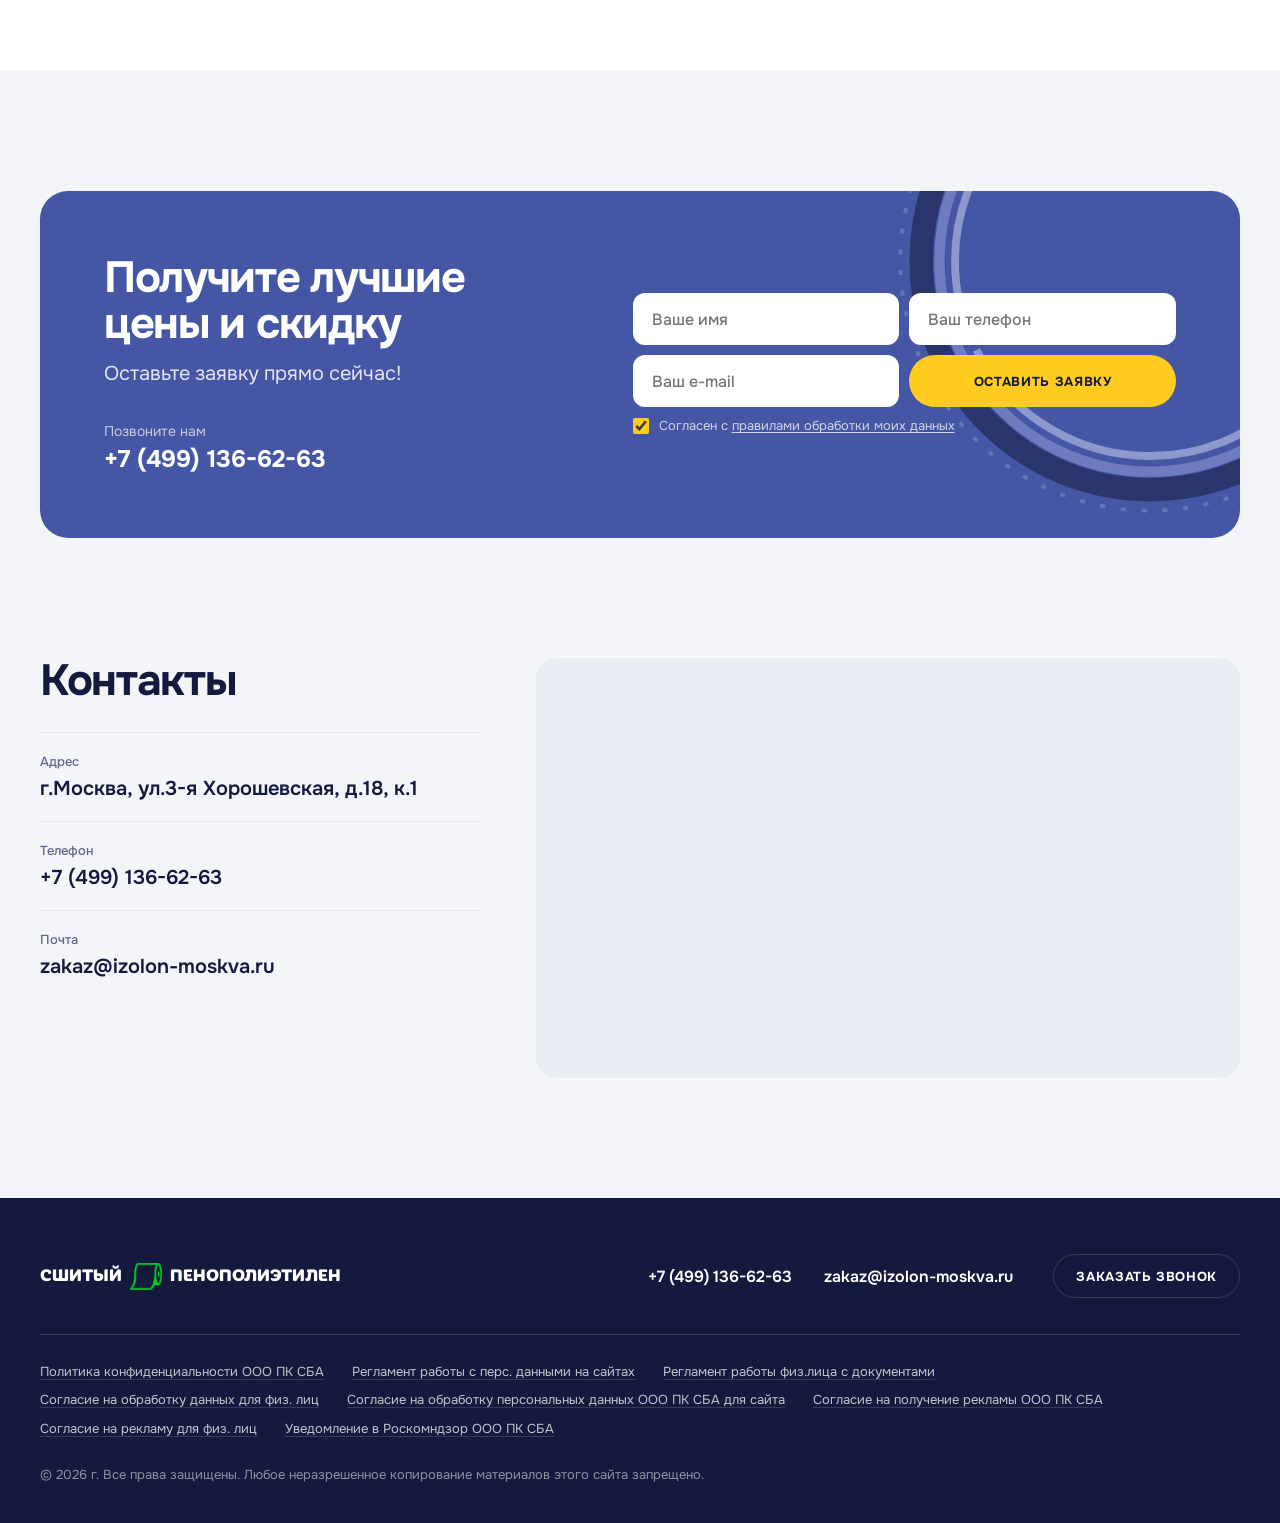
==== commit 234c7326: "Правки клиента: подложка под «плавающий пол», новый график работы, фото подложки под ПГП Co-Authored" ====
--- a/sfery-primeneniya.html
+++ b/sfery-primeneniya.html
@@ -37,7 +37,7 @@
     <div class="header__contacts">
       <a class="hphone" href="tel:+74991366263">
         <span class="hphone__num">+7 (499) 136-62-63</span>
-        <span class="hphone__sub">с 9:00 до 18:00 мск</span>
+        <span class="hphone__sub">пн–чт 9:00–18:00, пт 9:00–17:00</span>
       </a>
       <a class="pill pill--ink" href="#discount" data-order="">Заказать расчёт</a>
     </div>
@@ -58,7 +58,7 @@
         <a href="#contacts">Контакты</a>
       </nav>
       <div class="drawer__contacts">
-        <a href="tel:+74991366263">+7 (499) 136-62-63 <span>с 9:00 до 18:00 мск</span></a>
+        <a href="tel:+74991366263">+7 (499) 136-62-63 <span>пн–чт 9:00–18:00, пт 9:00–17:00</span></a>
         <a href="mailto:zakaz@izolon-moskva.ru">zakaz@izolon-moskva.ru <span>отвечаем на все письма</span></a>
         <a class="pill pill--ink drawer__cta" href="#discount" data-order="">Заказать расчёт</a>
       </div>
